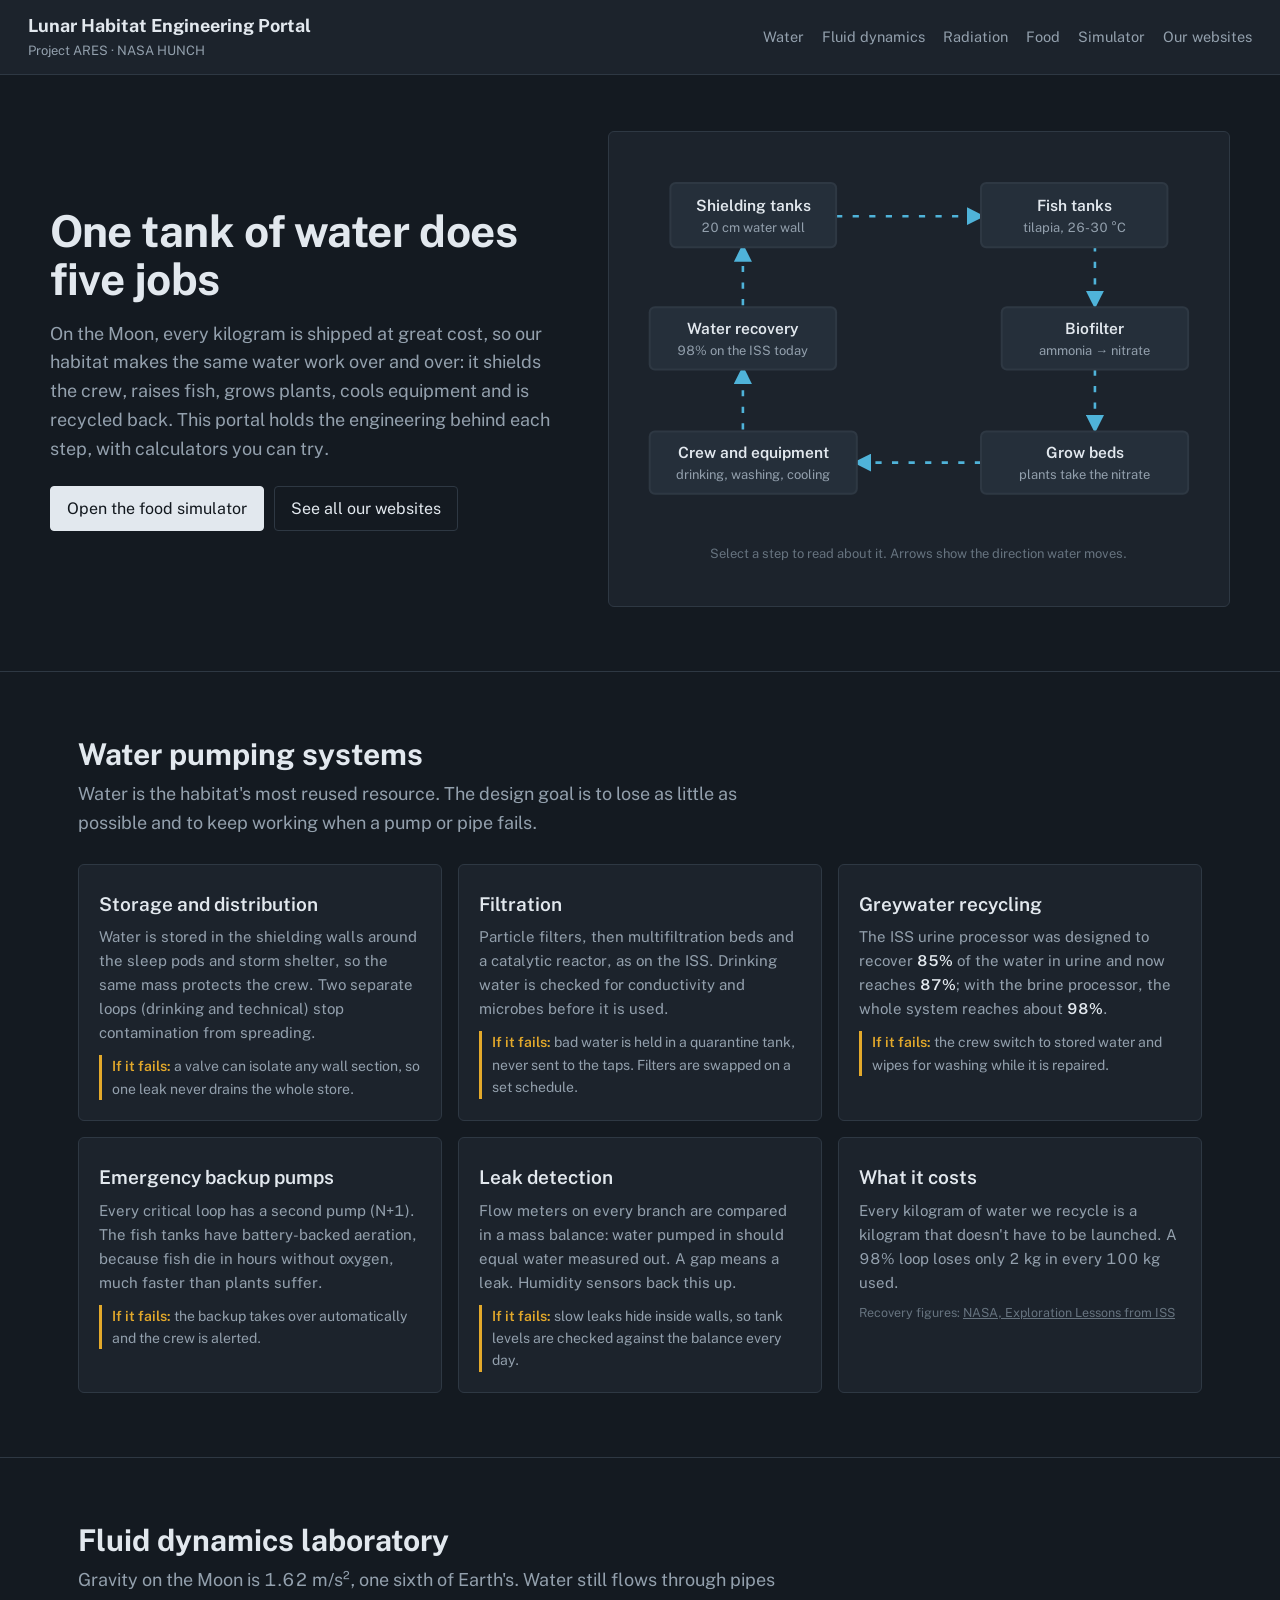
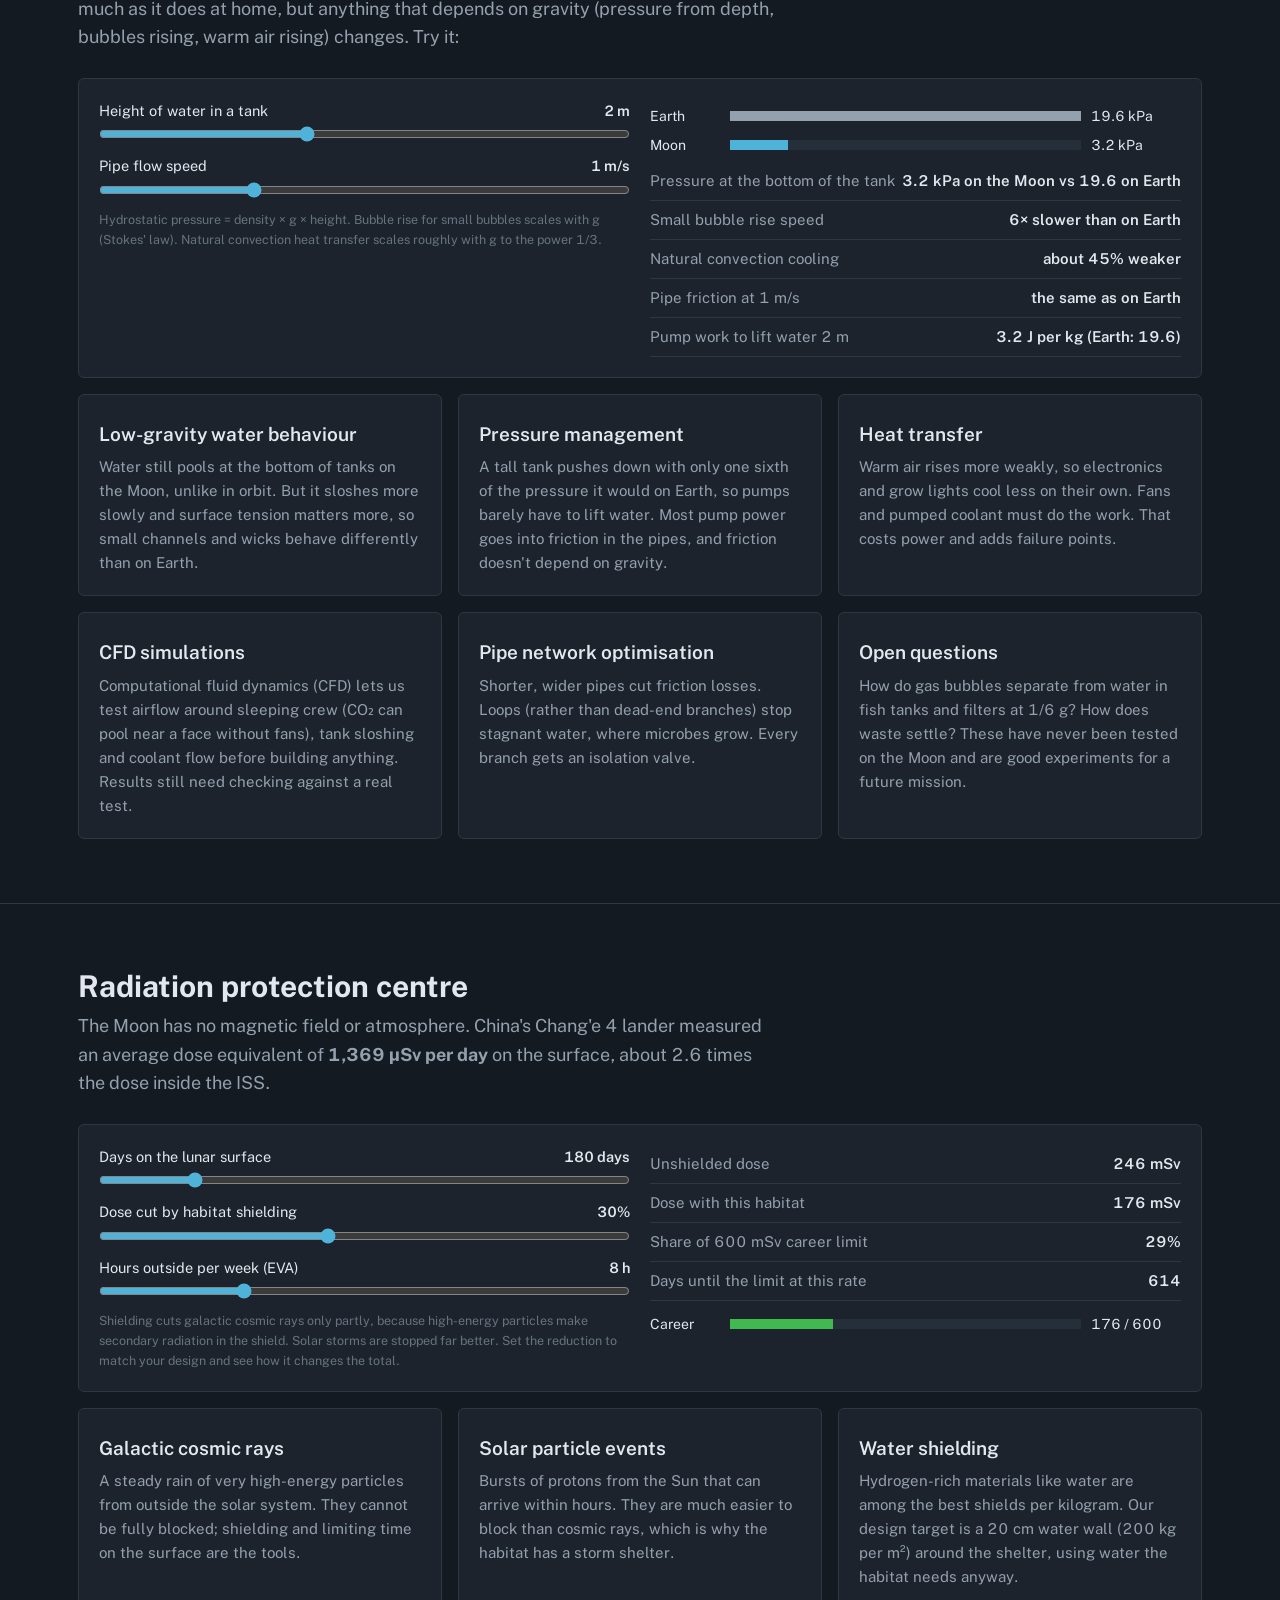
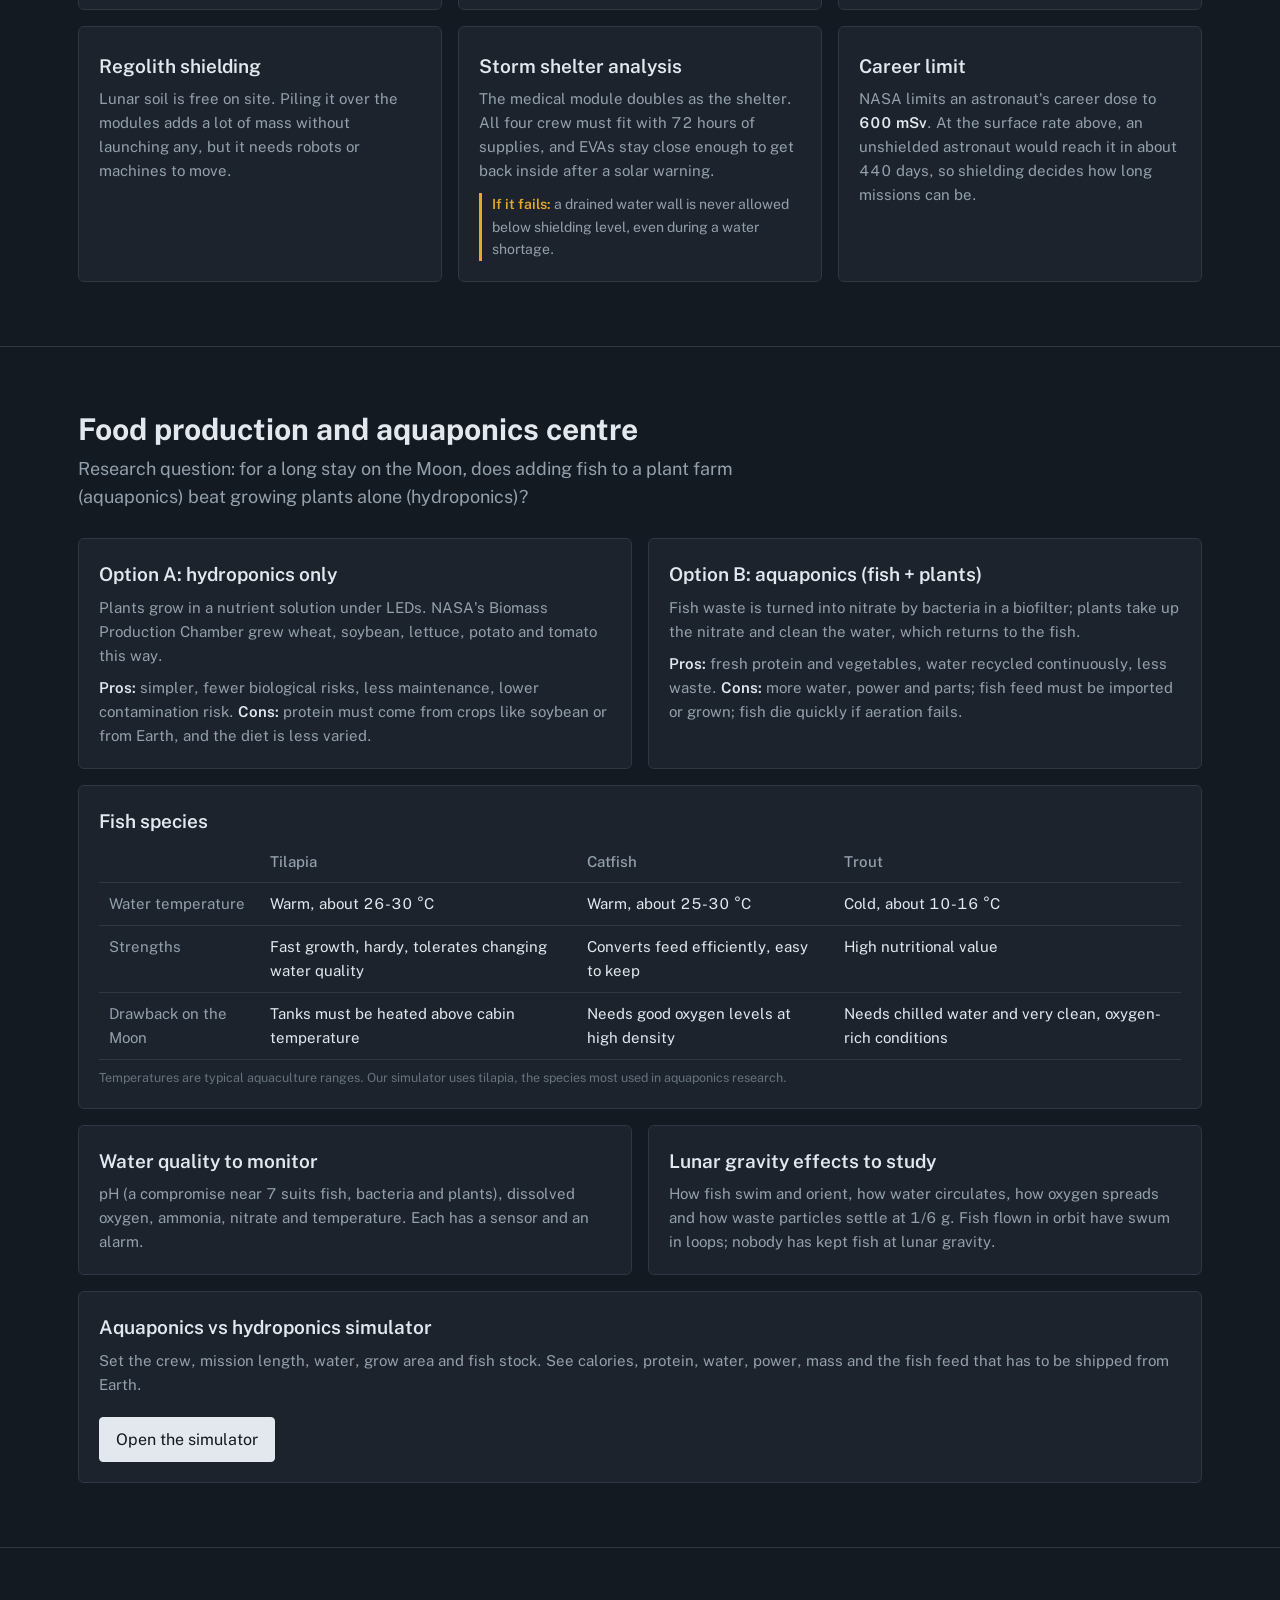
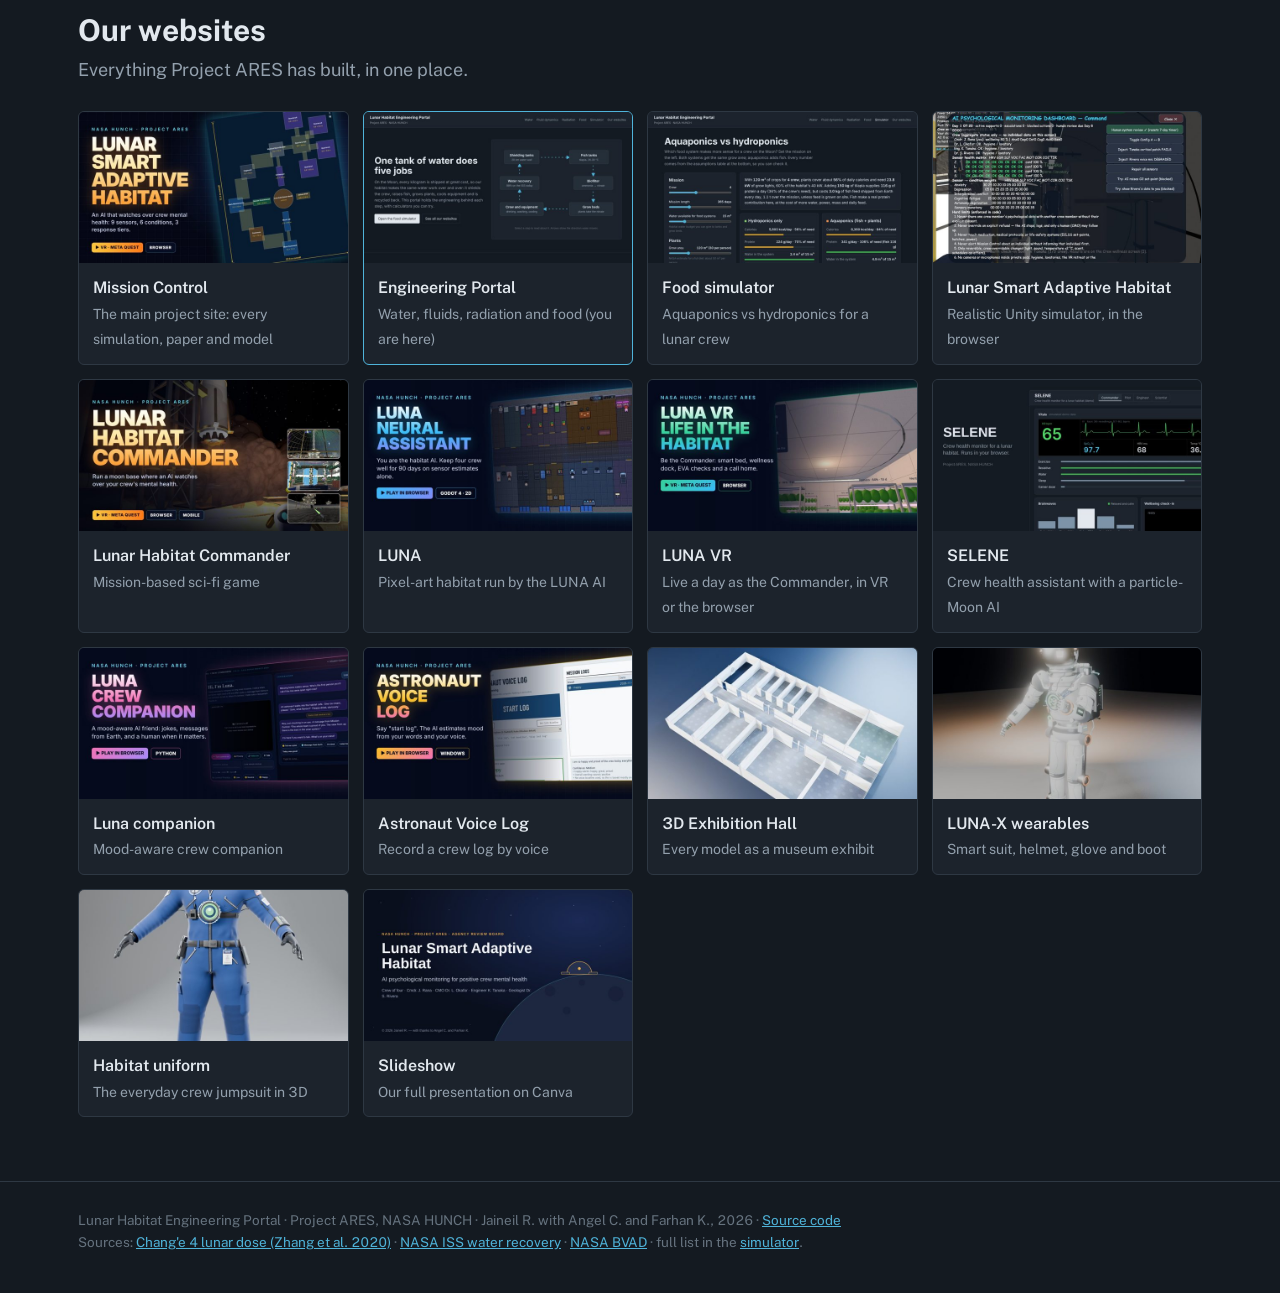
==== index.html @ 62ff51c1 "Lunar Habitat Engineering Portal: water, fluids, radiation, food + aquaponics simulator Co-Authored-" ====
<!doctype html>
<html lang="en"><head><meta charset="utf-8"><meta name="viewport" content="width=device-width,initial-scale=1">
<title>Lunar Habitat Engineering Portal · Project ARES</title>
<meta name="description" content="Engineering research for a lunar habitat: water systems, fluid behaviour in 1/6 g, radiation protection and food production, with working calculators and an aquaponics vs hydroponics simulator.">
<meta property="og:title" content="Lunar Habitat Engineering Portal"><meta property="og:description" content="Water, fluids in 1/6 g, radiation and food for a lunar crew, with working calculators. Project ARES, NASA HUNCH.">
<meta property="og:image" content="https://jaigod.github.io/lunar-habitat-engineering/og.jpg"><meta property="og:url" content="https://jaigod.github.io/lunar-habitat-engineering/"><meta name="twitter:card" content="summary_large_image">
<link rel="icon" href="favicon.svg">
<link href="https://fonts.googleapis.com/css2?family=Public+Sans:wght@400;500;600;700&display=swap" rel="stylesheet">
<link rel="stylesheet" href="style.css">
<style>
.hero{display:grid;grid-template-columns:minmax(0,5fr) minmax(0,6fr);gap:40px;align-items:center;padding:56px 0 64px}
@media(max-width:960px){.hero{grid-template-columns:1fr}}
.loop svg{width:100%;height:auto;display:block}
.loop rect{stroke:#2e3843;stroke-width:2}.loop a{cursor:pointer}.loop a:hover rect,.loop a:focus rect{stroke:var(--water)}
.loop text{font-family:'Public Sans',sans-serif}
.flow{stroke-dasharray:6 10;animation:flow 1.6s linear infinite}
@keyframes flow{to{stroke-dashoffset:-32}}
@media (prefers-reduced-motion:reduce){.flow{animation:none}}
.topic h3{margin-top:4px}
.calc{display:grid;grid-template-columns:minmax(0,1fr) minmax(0,1fr);gap:20px;align-items:start}
@media(max-width:760px){.calc{grid-template-columns:1fr}}
.calc label{display:flex;justify-content:space-between;font-size:14.5px}.calc label b{font-weight:600}
.calc input[type=range]{width:100%;accent-color:var(--water);margin:4px 0 12px}
.out .row{display:grid;grid-template-columns:1fr auto;padding:7px 0;border-bottom:1px solid var(--line);font-size:15px}.out .row span{color:var(--mut)}.out .row b{font-weight:600}
.bar2{display:grid;grid-template-columns:70px 1fr 90px;gap:10px;align-items:center;font-size:14px;margin:6px 0}.bar2 .t{height:10px;background:var(--raise)}.bar2 .t i{display:block;height:100%}
.sites{display:grid;grid-template-columns:repeat(auto-fill,minmax(250px,1fr));gap:14px}
.site{display:block;background:var(--panel);border:1px solid var(--line);border-radius:6px;overflow:hidden;color:var(--txt);text-decoration:none}
.site:hover{border-color:var(--mut)}.site img{width:100%;aspect-ratio:16/9;object-fit:cover;display:block;background:#0e1318}
.site div{padding:12px 14px}.site b{display:block;font-weight:600}.site span{font-size:14px;color:var(--mut)}
.site.here{border-color:var(--water)}
.cmp td:first-child{color:var(--mut)}
</style></head><body>
<header class="top"><a class="brand" href="./">Lunar Habitat Engineering Portal<small>Project ARES · NASA HUNCH</small></a>
<nav><a href="#water">Water</a><a href="#fluids">Fluid dynamics</a><a href="#radiation">Radiation</a><a href="#food">Food</a><a href="simulator/">Simulator</a><a href="#sites">Our websites</a></nav></header>
<main>
<div class="wrap hero">
  <div>
    <h1>One tank of water does five jobs</h1>
    <p class="lead" style="margin-top:16px">On the Moon, every kilogram is shipped at great cost, so our habitat makes the same water work over and over: it shields the crew, raises fish, grows plants, cools equipment and is recycled back. This portal holds the engineering behind each step, with calculators you can try.</p>
    <p style="margin-top:22px;display:flex;gap:10px;flex-wrap:wrap"><a class="btn" href="simulator/">Open the food simulator</a><a class="btn ghost" href="#sites">See all our websites</a></p>
  </div>
  <div class="loop panel" aria-label="The habitat water loop. Select a step to read about it.">
    <svg viewBox="0 0 560 420" role="img" aria-labelledby="loopT"><title id="loopT">Habitat water loop: shielding tanks, fish tanks, biofilter, grow beds, crew, water recovery and back</title>
      <defs><marker id="ar" viewBox="0 0 10 10" refX="8" refY="5" markerWidth="7" markerHeight="7" orient="auto"><path d="M0 0L10 5L0 10z" fill="#4fb3d9"/></marker></defs>
      <g fill="none" stroke="#4fb3d9" stroke-width="2.5" marker-end="url(#ar)">
        <path class="flow" d="M200 62 H340"/><path class="flow" d="M450 90 V148"/><path class="flow" d="M450 210 V268"/>
        <path class="flow" d="M340 300 H220"/><path class="flow" d="M110 268 V210"/><path class="flow" d="M110 148 V92"/>
      </g>
      <g>
        <a href="#radiation"><rect x="40" y="30" width="160" height="62" rx="5" fill="#252f3a"/><text x="120" y="57" text-anchor="middle" fill="#e2e8ee" font-size="15" font-weight="600">Shielding tanks</text><text x="120" y="77" text-anchor="middle" fill="#93a0ad" font-size="12.5">20 cm water wall</text></a>
        <a href="#food"><rect x="340" y="30" width="180" height="62" rx="5" fill="#252f3a"/><text x="430" y="57" text-anchor="middle" fill="#e2e8ee" font-size="15" font-weight="600">Fish tanks</text><text x="430" y="77" text-anchor="middle" fill="#93a0ad" font-size="12.5">tilapia, 26-30 °C</text></a>
        <a href="#food"><rect x="360" y="150" width="180" height="60" rx="5" fill="#252f3a"/><text x="450" y="176" text-anchor="middle" fill="#e2e8ee" font-size="15" font-weight="600">Biofilter</text><text x="450" y="196" text-anchor="middle" fill="#93a0ad" font-size="12.5">ammonia → nitrate</text></a>
        <a href="#food"><rect x="340" y="270" width="200" height="60" rx="5" fill="#252f3a"/><text x="440" y="296" text-anchor="middle" fill="#e2e8ee" font-size="15" font-weight="600">Grow beds</text><text x="440" y="316" text-anchor="middle" fill="#93a0ad" font-size="12.5">plants take the nitrate</text></a>
        <a href="#water"><rect x="20" y="270" width="200" height="60" rx="5" fill="#252f3a"/><text x="120" y="296" text-anchor="middle" fill="#e2e8ee" font-size="15" font-weight="600">Crew and equipment</text><text x="120" y="316" text-anchor="middle" fill="#93a0ad" font-size="12.5">drinking, washing, cooling</text></a>
        <a href="#water"><rect x="20" y="150" width="180" height="60" rx="5" fill="#252f3a"/><text x="110" y="176" text-anchor="middle" fill="#e2e8ee" font-size="15" font-weight="600">Water recovery</text><text x="110" y="196" text-anchor="middle" fill="#93a0ad" font-size="12.5">98% on the ISS today</text></a>
      </g>
      <text x="280" y="392" text-anchor="middle" fill="#66737f" font-size="12.5">Select a step to read about it. Arrows show the direction water moves.</text>
    </svg>
  </div>
</div>

<section class="sec" id="water"><div class="wrap">
  <h2>Water pumping systems</h2><p class="lead">Water is the habitat's most reused resource. The design goal is to lose as little as possible and to keep working when a pump or pipe fails.</p>
  <div class="grid3" style="margin-top:26px">
    <div class="panel topic"><h3>Storage and distribution</h3><p class="fact">Water is stored in the shielding walls around the sleep pods and storm shelter, so the same mass protects the crew. Two separate loops (drinking and technical) stop contamination from spreading.</p><p class="fail"><b>If it fails:</b> a valve can isolate any wall section, so one leak never drains the whole store.</p></div>
    <div class="panel topic"><h3>Filtration</h3><p class="fact">Particle filters, then multifiltration beds and a catalytic reactor, as on the ISS. Drinking water is checked for conductivity and microbes before it is used.</p><p class="fail"><b>If it fails:</b> bad water is held in a quarantine tank, never sent to the taps. Filters are swapped on a set schedule.</p></div>
    <div class="panel topic"><h3>Greywater recycling</h3><p class="fact">The ISS urine processor was designed to recover <b>85%</b> of the water in urine and now reaches <b>87%</b>; with the brine processor, the whole system reaches about <b>98%</b>.</p><p class="fail"><b>If it fails:</b> the crew switch to stored water and wipes for washing while it is repaired.</p></div>
    <div class="panel topic"><h3>Emergency backup pumps</h3><p class="fact">Every critical loop has a second pump (N+1). The fish tanks have battery-backed aeration, because fish die in hours without oxygen, much faster than plants suffer.</p><p class="fail"><b>If it fails:</b> the backup takes over automatically and the crew is alerted.</p></div>
    <div class="panel topic"><h3>Leak detection</h3><p class="fact">Flow meters on every branch are compared in a mass balance: water pumped in should equal water measured out. A gap means a leak. Humidity sensors back this up.</p><p class="fail"><b>If it fails:</b> slow leaks hide inside walls, so tank levels are checked against the balance every day.</p></div>
    <div class="panel topic"><h3>What it costs</h3><p class="fact">Every kilogram of water we recycle is a kilogram that doesn't have to be launched. A 98% loop loses only 2 kg in every 100 kg used.</p><p class="src" style="margin-top:8px">Recovery figures: <a href="https://ntrs.nasa.gov/api/citations/20230015330/downloads/Exploration%20Lessons%20from%20ISS.pdf" target="_blank" rel="noopener">NASA, Exploration Lessons from ISS</a></p></div>
  </div>
</div></section>

<section class="sec" id="fluids"><div class="wrap">
  <h2>Fluid dynamics laboratory</h2><p class="lead">Gravity on the Moon is 1.62 m/s², one sixth of Earth's. Water still flows through pipes much as it does at home, but anything that depends on gravity (pressure from depth, bubbles rising, warm air rising) changes. Try it:</p>
  <div class="panel calc" style="margin-top:26px">
    <div>
      <label for="fh">Height of water in a tank <b id="vfh"></b></label><input id="fh" type="range" min="0.1" max="5" step="0.1" value="2">
      <label for="fv">Pipe flow speed <b id="vfv"></b></label><input id="fv" type="range" min="0.2" max="3" step="0.1" value="1">
      <p class="src">Hydrostatic pressure = density × g × height. Bubble rise for small bubbles scales with g (Stokes' law). Natural convection heat transfer scales roughly with g to the power 1/3.</p>
    </div>
    <div class="out" id="fout"></div>
  </div>
  <div class="grid3" style="margin-top:16px">
    <div class="panel topic"><h3>Low-gravity water behaviour</h3><p class="fact">Water still pools at the bottom of tanks on the Moon, unlike in orbit. But it sloshes more slowly and surface tension matters more, so small channels and wicks behave differently than on Earth.</p></div>
    <div class="panel topic"><h3>Pressure management</h3><p class="fact">A tall tank pushes down with only one sixth of the pressure it would on Earth, so pumps barely have to lift water. Most pump power goes into friction in the pipes, and friction doesn't depend on gravity.</p></div>
    <div class="panel topic"><h3>Heat transfer</h3><p class="fact">Warm air rises more weakly, so electronics and grow lights cool less on their own. Fans and pumped coolant must do the work. That costs power and adds failure points.</p></div>
    <div class="panel topic"><h3>CFD simulations</h3><p class="fact">Computational fluid dynamics (CFD) lets us test airflow around sleeping crew (CO₂ can pool near a face without fans), tank sloshing and coolant flow before building anything. Results still need checking against a real test.</p></div>
    <div class="panel topic"><h3>Pipe network optimisation</h3><p class="fact">Shorter, wider pipes cut friction losses. Loops (rather than dead-end branches) stop stagnant water, where microbes grow. Every branch gets an isolation valve.</p></div>
    <div class="panel topic"><h3>Open questions</h3><p class="fact">How do gas bubbles separate from water in fish tanks and filters at 1/6 g? How does waste settle? These have never been tested on the Moon and are good experiments for a future mission.</p></div>
  </div>
</div></section>

<section class="sec" id="radiation"><div class="wrap">
  <h2>Radiation protection centre</h2><p class="lead">The Moon has no magnetic field or atmosphere. China's Chang'e 4 lander measured an average dose equivalent of <b>1,369 µSv per day</b> on the surface, about 2.6 times the dose inside the ISS.</p>
  <div class="panel calc" style="margin-top:26px">
    <div>
      <label for="rd">Days on the lunar surface <b id="vrd"></b></label><input id="rd" type="range" min="10" max="1000" step="10" value="180">
      <label for="rs">Dose cut by habitat shielding <b id="vrs"></b></label><input id="rs" type="range" min="0" max="70" step="5" value="30">
      <label for="re">Hours outside per week (EVA) <b id="vre"></b></label><input id="re" type="range" min="0" max="30" value="8">
      <p class="src">Shielding cuts galactic cosmic rays only partly, because high-energy particles make secondary radiation in the shield. Solar storms are stopped far better. Set the reduction to match your design and see how it changes the total.</p>
    </div>
    <div class="out" id="rout"></div>
  </div>
  <div class="grid3" style="margin-top:16px">
    <div class="panel topic"><h3>Galactic cosmic rays</h3><p class="fact">A steady rain of very high-energy particles from outside the solar system. They cannot be fully blocked; shielding and limiting time on the surface are the tools.</p></div>
    <div class="panel topic"><h3>Solar particle events</h3><p class="fact">Bursts of protons from the Sun that can arrive within hours. They are much easier to block than cosmic rays, which is why the habitat has a storm shelter.</p></div>
    <div class="panel topic"><h3>Water shielding</h3><p class="fact">Hydrogen-rich materials like water are among the best shields per kilogram. Our design target is a 20 cm water wall (200 kg per m²) around the shelter, using water the habitat needs anyway.</p></div>
    <div class="panel topic"><h3>Regolith shielding</h3><p class="fact">Lunar soil is free on site. Piling it over the modules adds a lot of mass without launching any, but it needs robots or machines to move.</p></div>
    <div class="panel topic"><h3>Storm shelter analysis</h3><p class="fact">The medical module doubles as the shelter. All four crew must fit with 72 hours of supplies, and EVAs stay close enough to get back inside after a solar warning.</p><p class="fail"><b>If it fails:</b> a drained water wall is never allowed below shielding level, even during a water shortage.</p></div>
    <div class="panel topic"><h3>Career limit</h3><p class="fact">NASA limits an astronaut's career dose to <b>600 mSv</b>. At the surface rate above, an unshielded astronaut would reach it in about 440 days, so shielding decides how long missions can be.</p></div>
  </div>
</div></section>

<section class="sec" id="food"><div class="wrap">
  <h2>Food production and aquaponics centre</h2><p class="lead">Research question: for a long stay on the Moon, does adding fish to a plant farm (aquaponics) beat growing plants alone (hydroponics)?</p>
  <div class="grid2" style="margin-top:26px">
    <div class="panel"><h3>Option A: hydroponics only</h3><p class="fact">Plants grow in a nutrient solution under LEDs. NASA's Biomass Production Chamber grew wheat, soybean, lettuce, potato and tomato this way.</p>
      <p class="fact" style="margin-top:8px"><b>Pros:</b> simpler, fewer biological risks, less maintenance, lower contamination risk. <b>Cons:</b> protein must come from crops like soybean or from Earth, and the diet is less varied.</p></div>
    <div class="panel"><h3>Option B: aquaponics (fish + plants)</h3><p class="fact">Fish waste is turned into nitrate by bacteria in a biofilter; plants take up the nitrate and clean the water, which returns to the fish.</p>
      <p class="fact" style="margin-top:8px"><b>Pros:</b> fresh protein and vegetables, water recycled continuously, less waste. <b>Cons:</b> more water, power and parts; fish feed must be imported or grown; fish die quickly if aeration fails.</p></div>
  </div>
  <div class="panel" style="margin-top:16px;overflow-x:auto"><h3>Fish species</h3>
    <table class="cmp"><tr><th></th><th>Tilapia</th><th>Catfish</th><th>Trout</th></tr>
      <tr><td>Water temperature</td><td>Warm, about 26-30 °C</td><td>Warm, about 25-30 °C</td><td>Cold, about 10-16 °C</td></tr>
      <tr><td>Strengths</td><td>Fast growth, hardy, tolerates changing water quality</td><td>Converts feed efficiently, easy to keep</td><td>High nutritional value</td></tr>
      <tr><td>Drawback on the Moon</td><td>Tanks must be heated above cabin temperature</td><td>Needs good oxygen levels at high density</td><td>Needs chilled water and very clean, oxygen-rich conditions</td></tr></table>
    <p class="src" style="margin-top:8px">Temperatures are typical aquaculture ranges. Our simulator uses tilapia, the species most used in aquaponics research.</p></div>
  <div class="grid2" style="margin-top:16px">
    <div class="panel"><h3>Water quality to monitor</h3><p class="fact">pH (a compromise near 7 suits fish, bacteria and plants), dissolved oxygen, ammonia, nitrate and temperature. Each has a sensor and an alarm.</p></div>
    <div class="panel"><h3>Lunar gravity effects to study</h3><p class="fact">How fish swim and orient, how water circulates, how oxygen spreads and how waste particles settle at 1/6 g. Fish flown in orbit have swum in loops; nobody has kept fish at lunar gravity.</p></div>
  </div>
  <div class="panel" style="margin-top:16px;display:flex;justify-content:space-between;align-items:center;gap:20px;flex-wrap:wrap">
    <div><h3>Aquaponics vs hydroponics simulator</h3><p class="fact">Set the crew, mission length, water, grow area and fish stock. See calories, protein, water, power, mass and the fish feed that has to be shipped from Earth.</p></div>
    <a class="btn" href="simulator/">Open the simulator</a></div>
</div></section>

<section class="sec" id="sites"><div class="wrap">
  <h2>Our websites</h2><p class="lead">Everything Project ARES has built, in one place.</p>
  <div class="sites" style="margin-top:26px" id="sitelist"></div>
</div></section>
</main>
<footer><div class="wrap">Lunar Habitat Engineering Portal · Project ARES, NASA HUNCH · Jaineil R. with Angel C. and Farhan K., 2026 · <a href="https://github.com/JaiGod/lunar-habitat-engineering">Source code</a><br>
Sources: <a href="https://www.sci.news/space/radiation-dose-rates-lunar-surface-08893.html">Chang'e 4 lunar dose (Zhang et al. 2020)</a> · <a href="https://ntrs.nasa.gov/api/citations/20230015330/downloads/Exploration%20Lessons%20from%20ISS.pdf">NASA ISS water recovery</a> · <a href="https://ntrs.nasa.gov/api/citations/20210024855/downloads/BVAD_2.15.22-final.pdf">NASA BVAD</a> · full list in the <a href="simulator/#assump">simulator</a>.</div></footer>
<script>
const $=s=>document.querySelector(s), f=(v,d=0)=>(+v).toLocaleString('en-US',{maximumFractionDigits:d,minimumFractionDigits:d});
const row=(a,b)=>`<div class="row"><span>${a}</span><b>${b}</b></div>`;
function fluids(){ const h=+$('#fh').value, v=+$('#fv').value; $('#vfh').textContent=h+' m'; $('#vfv').textContent=v+' m/s';
  const pE=1000*9.81*h/1000, pM=1000*1.62*h/1000;
  $('#fout').innerHTML=`<div class="bar2"><span>Earth</span><div class="t"><i style="width:100%;background:var(--mut)"></i></div><span>${f(pE,1)} kPa</span></div><div class="bar2"><span>Moon</span><div class="t"><i style="width:${1.62/9.81*100}%;background:var(--water)"></i></div><span>${f(pM,1)} kPa</span></div>`
   +row('Pressure at the bottom of the tank',`${f(pM,1)} kPa on the Moon vs ${f(pE,1)} on Earth`)
   +row('Small bubble rise speed','6× slower than on Earth')
   +row('Natural convection cooling','about 45% weaker')
   +row('Pipe friction at '+v+' m/s','the same as on Earth')
   +row('Pump work to lift water '+h+' m',`${f(1.62*h,1)} J per kg (Earth: ${f(9.81*h,1)})`); }
function rad(){ const d=+$('#rd').value, s=+$('#rs').value/100, e=+$('#re').value; $('#vrd').textContent=d+' days'; $('#vrs').textContent=Math.round(s*100)+'%'; $('#vre').textContent=e+' h';
  const rate=1.369, outFrac=e/168, dose=d*rate*(outFrac+(1-outFrac)*(1-s)), unsh=d*rate;
  $('#rout').innerHTML=row('Unshielded dose',`${f(unsh)} mSv`)+row('Dose with this habitat',`${f(dose)} mSv`)
   +row('Share of 600 mSv career limit',`${f(dose/6)}%`)+row('Days until the limit at this rate',`${f(600/(dose/d))}`)
   +`<div class="bar2" style="margin-top:12px"><span>Career</span><div class="t"><i style="width:${Math.min(100,dose/6)}%;background:${dose>600?'var(--warn)':dose>300?'var(--caut)':'var(--ok)'}"></i></div><span>${f(dose)} / 600</span></div>`; }
['fh','fv'].forEach(i=>$('#'+i).addEventListener('input',fluids)); ['rd','rs','re'].forEach(i=>$('#'+i).addEventListener('input',rad)); fluids(); rad();
const M='https://jaigod.github.io/LunarSmartAdaptiveHabitat/';
const SITES=[
 ['Mission Control','The main project site: every simulation, paper and model',M,'img/mission.jpg'],
 ['Engineering Portal','Water, fluids, radiation and food (you are here)','./','img/portal.jpg',1],
 ['Food simulator','Aquaponics vs hydroponics for a lunar crew','simulator/','img/sim.jpg'],
 ['Lunar Smart Adaptive Habitat','Realistic Unity simulator, in the browser',M+'play/','img/realistic.jpg'],
 ['Lunar Habitat Commander','Mission-based sci-fi game',M+'play2/','img/commander.jpg'],
 ['LUNA','Pixel-art habitat run by the LUNA AI',M+'luna/','img/luna.jpg'],
 ['LUNA VR','Live a day as the Commander, in VR or the browser',M+'vr/','img/lunavr.jpg'],
 ['SELENE','Crew health assistant with a particle-Moon AI','https://jaigod.github.io/lunar-crew-monitor/','img/selene.jpg'],
 ['Luna companion','Mood-aware crew companion',M+'companion/','img/companion.jpg'],
 ['Astronaut Voice Log','Record a crew log by voice',M+'voice-log/','img/voicelog.jpg'],
 ['3D Exhibition Hall','Every model as a museum exhibit',M+'luna-x/exhibit/','img/exhibit.jpg'],
 ['LUNA-X wearables','Smart suit, helmet, glove and boot',M+'luna-x/','img/lunax.jpg'],
 ['Habitat uniform','The everyday crew jumpsuit in 3D',M+'luna-x/habitat-uniform/','img/uniform.jpg'],
 ['Slideshow','Our full presentation on Canva','https://www.canva.com/design/DAHap5mo0bk/llF4zDK1fMKFc2njB36gWw/view','img/slides.jpg']];
$('#sitelist').innerHTML=SITES.map(([t,d,u,img,here])=>`<a class="site${here?' here':''}" href="${u}"${u.startsWith('http')?' target="_blank" rel="noopener"':''}><img src="${img}" alt="" loading="lazy"><div><b>${t}</b><span>${d}</span></div></a>`).join('');
</script>
</body></html>
---- style.css ----
/* Lunar Habitat Engineering Portal - shared styles.
   Flat engineering-report look, same family as SELENE: slate panels, one water-blue accent,
   colour reserved for meaning (green = meets need, amber = marginal, red = fails). */
:root{--page:#141a21;--panel:#1c232c;--raise:#252f3a;--line:#2e3843;--txt:#e2e8ee;--mut:#93a0ad;--dim:#66737f;
  --water:#4fb3d9;--ok:#3fb950;--caut:#e3a92b;--warn:#e5484d;--fish:#e38b4f;--plant:#7cc46a}
*{box-sizing:border-box;margin:0}[hidden]{display:none!important}
html{background:var(--page);scroll-behavior:smooth}
@media (prefers-reduced-motion:reduce){html{scroll-behavior:auto}}
body{color:var(--txt);font:16px/1.6 'Public Sans',system-ui,sans-serif;font-variant-numeric:tabular-nums}
a{color:var(--water)}a:hover{color:#8fd3ef}
:focus-visible{outline:2px solid var(--water);outline-offset:2px}
.top{display:flex;align-items:center;gap:24px;padding:12px 28px;border-bottom:1px solid var(--line);background:var(--panel);position:sticky;top:0;z-index:20;flex-wrap:wrap}
.top .brand{font-weight:700;font-size:18px;color:var(--txt);text-decoration:none}.top .brand small{display:block;font-weight:400;font-size:13px;color:var(--mut)}
.top nav{display:flex;gap:18px;font-size:14.5px;flex-wrap:wrap;margin-left:auto}.top nav a{color:var(--mut);text-decoration:none}.top nav a:hover,.top nav a.on{color:var(--txt)}
.wrap{max-width:1180px;margin:0 auto;padding:0 28px}
@media(max-width:640px){.wrap{padding:0 16px}.top{padding:10px 16px}}
h1{font-size:44px;line-height:1.1;font-weight:700;letter-spacing:-.01em}
h2{font-size:30px;line-height:1.2;font-weight:700;margin-bottom:8px}
h3{font-size:19px;font-weight:600;margin-bottom:6px}
.lead{font-size:18px;color:var(--mut);max-width:64ch}
section.sec{padding:64px 0;border-top:1px solid var(--line)}
.panel{background:var(--panel);border:1px solid var(--line);border-radius:6px;padding:20px}
.grid2{display:grid;grid-template-columns:repeat(2,minmax(0,1fr));gap:16px}
.grid3{display:grid;grid-template-columns:repeat(3,minmax(0,1fr));gap:16px}
@media(max-width:900px){.grid3{grid-template-columns:repeat(2,minmax(0,1fr))}}
@media(max-width:640px){.grid2,.grid3{grid-template-columns:1fr}h1{font-size:34px}}
.fact{font-size:15px;color:var(--mut)}.fact b{color:var(--txt);font-weight:600}
.fail{margin-top:10px;font-size:14px;color:var(--mut);border-left:3px solid var(--caut);padding-left:10px}
.fail b{color:var(--caut);font-weight:600}
table{width:100%;border-collapse:collapse;font-size:15px}
th{text-align:left;font-weight:500;color:var(--mut);padding:8px 10px;border-bottom:1px solid var(--line)}
td{padding:9px 10px;border-bottom:1px solid var(--line);vertical-align:top}
td.n,th.n{text-align:right}
.src{font-size:12.5px;color:var(--dim)}.src a{color:var(--dim)}
.tag{display:inline-block;font-size:12.5px;padding:1px 7px;border-radius:3px;background:var(--raise);color:var(--mut)}
.tag.a{color:var(--caut)}
.btn{display:inline-block;border:1px solid var(--txt);border-radius:4px;padding:9px 16px;font-weight:600;background:var(--txt);color:#12181e;text-decoration:none;font:inherit;cursor:pointer}
.btn.ghost{background:none;color:var(--txt);border-color:var(--line)}.btn:hover{filter:brightness(1.08)}
footer{border-top:1px solid var(--line);padding:28px 0 40px;color:var(--dim);font-size:13.5px}
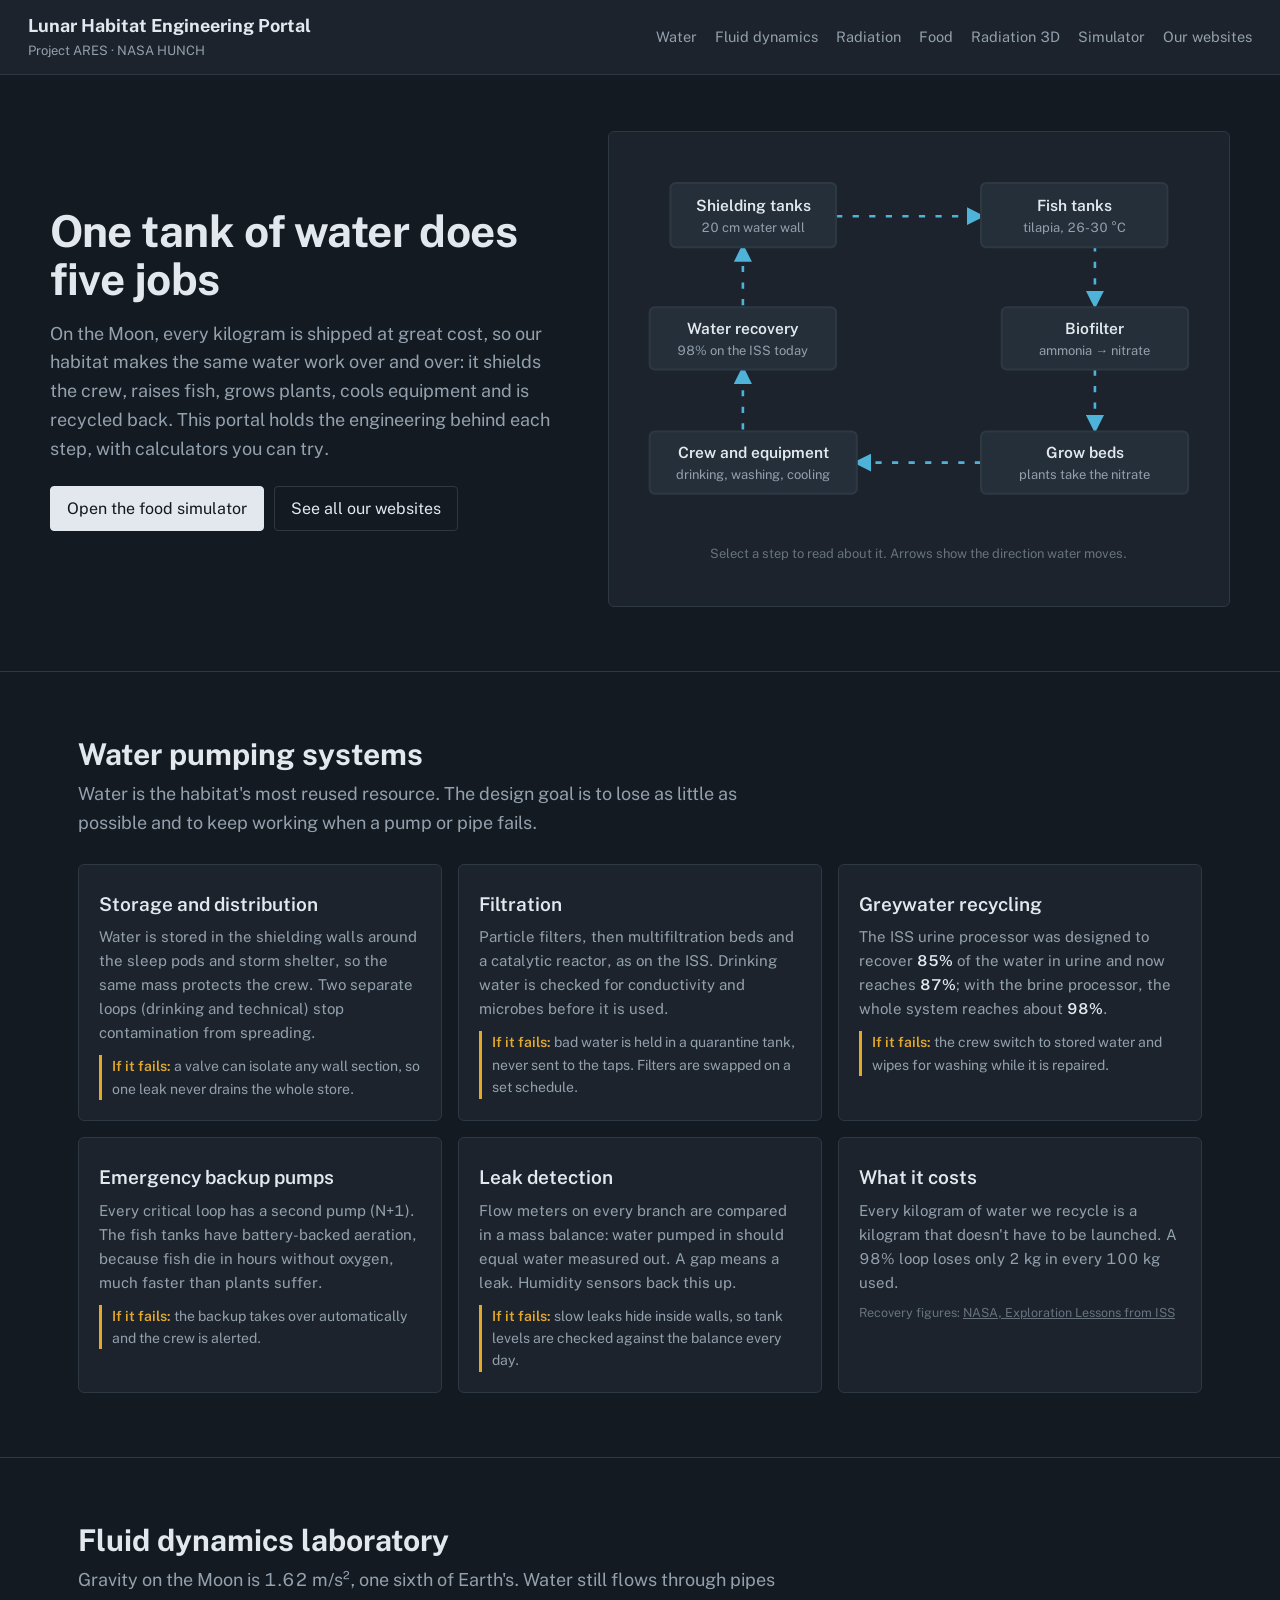
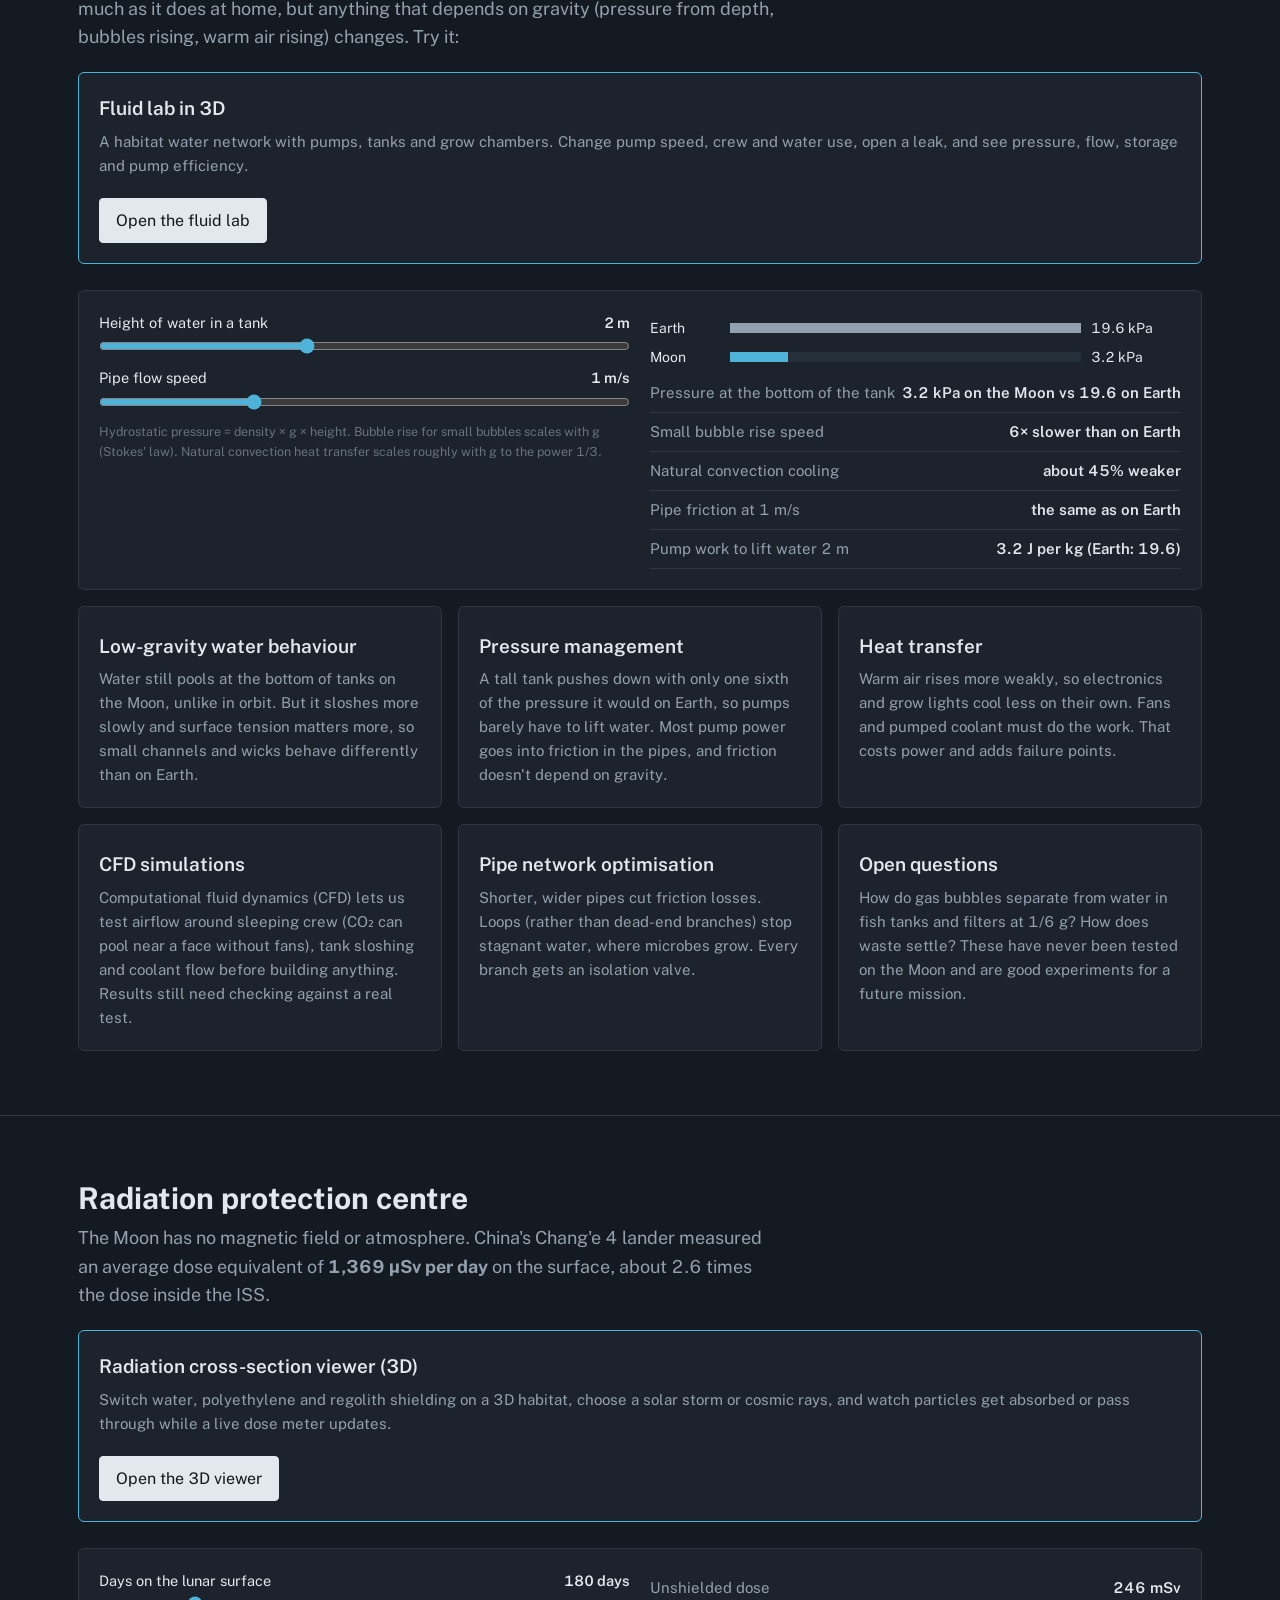
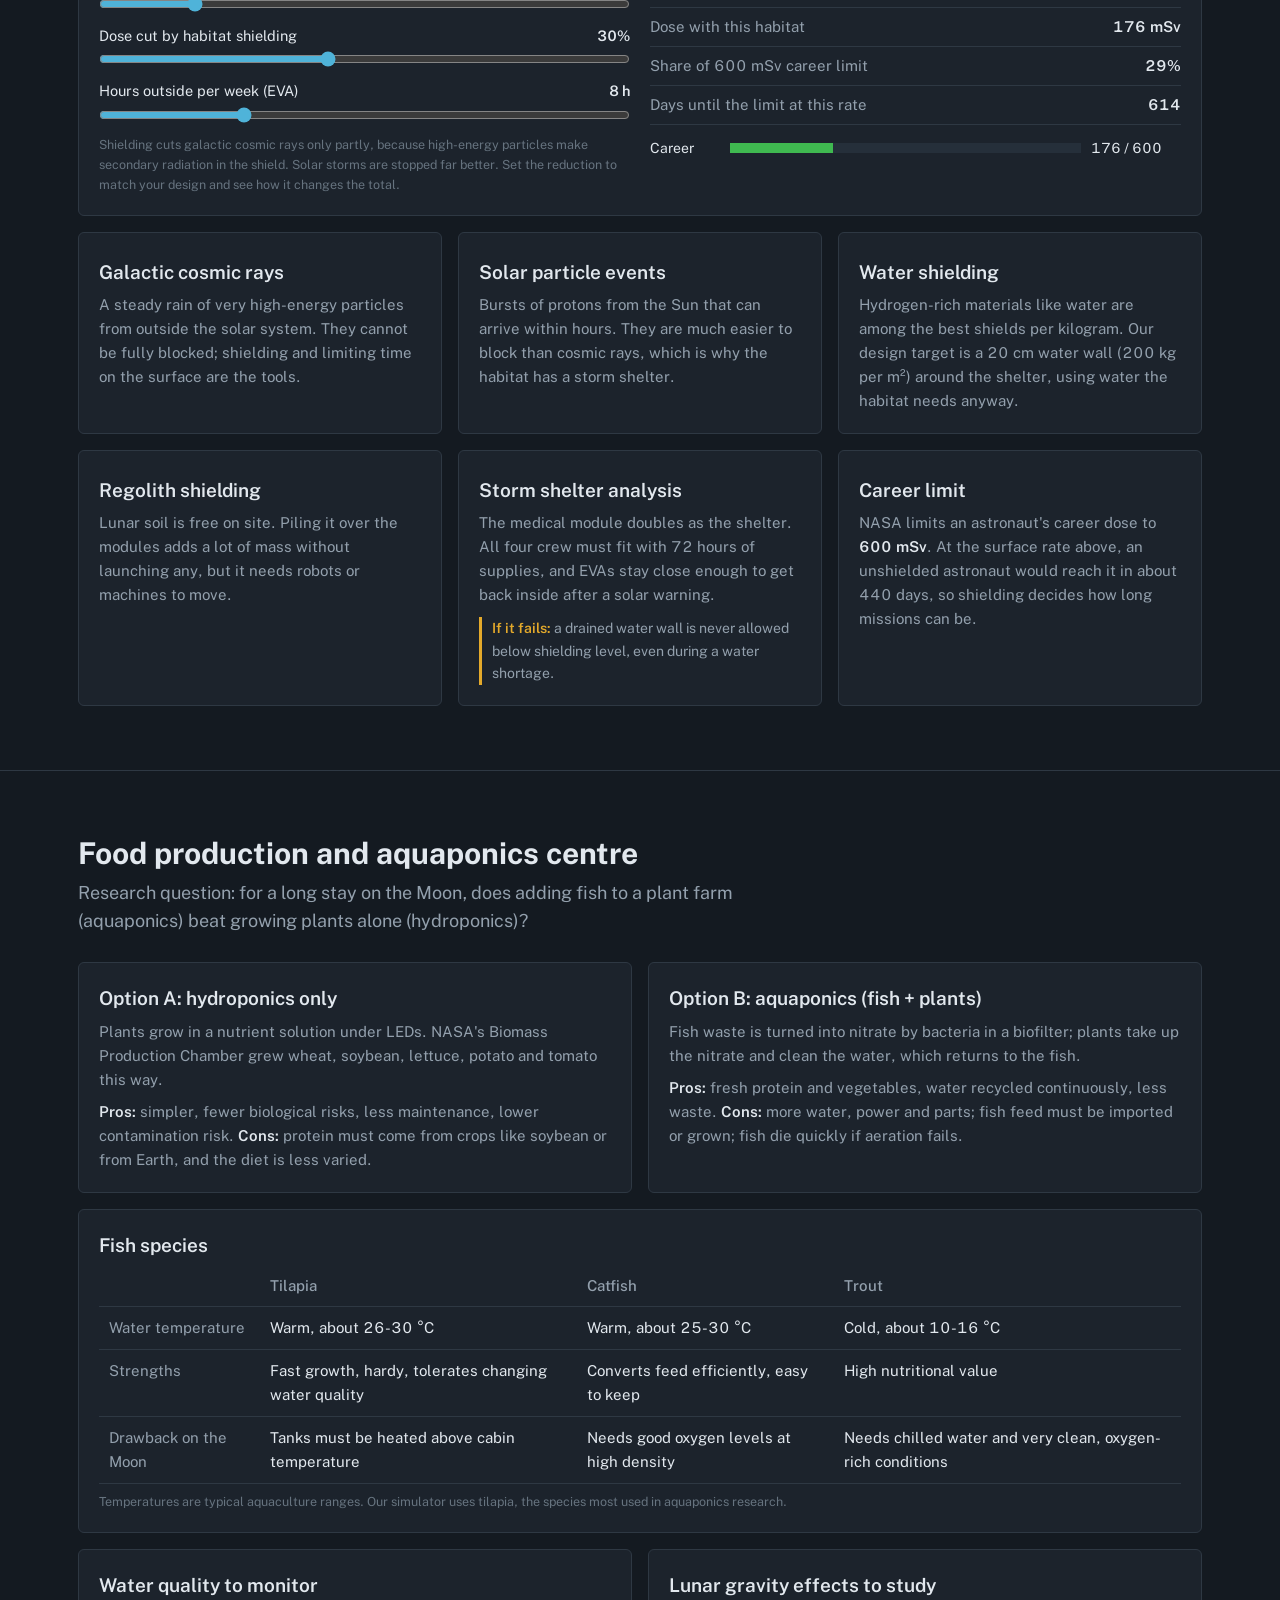
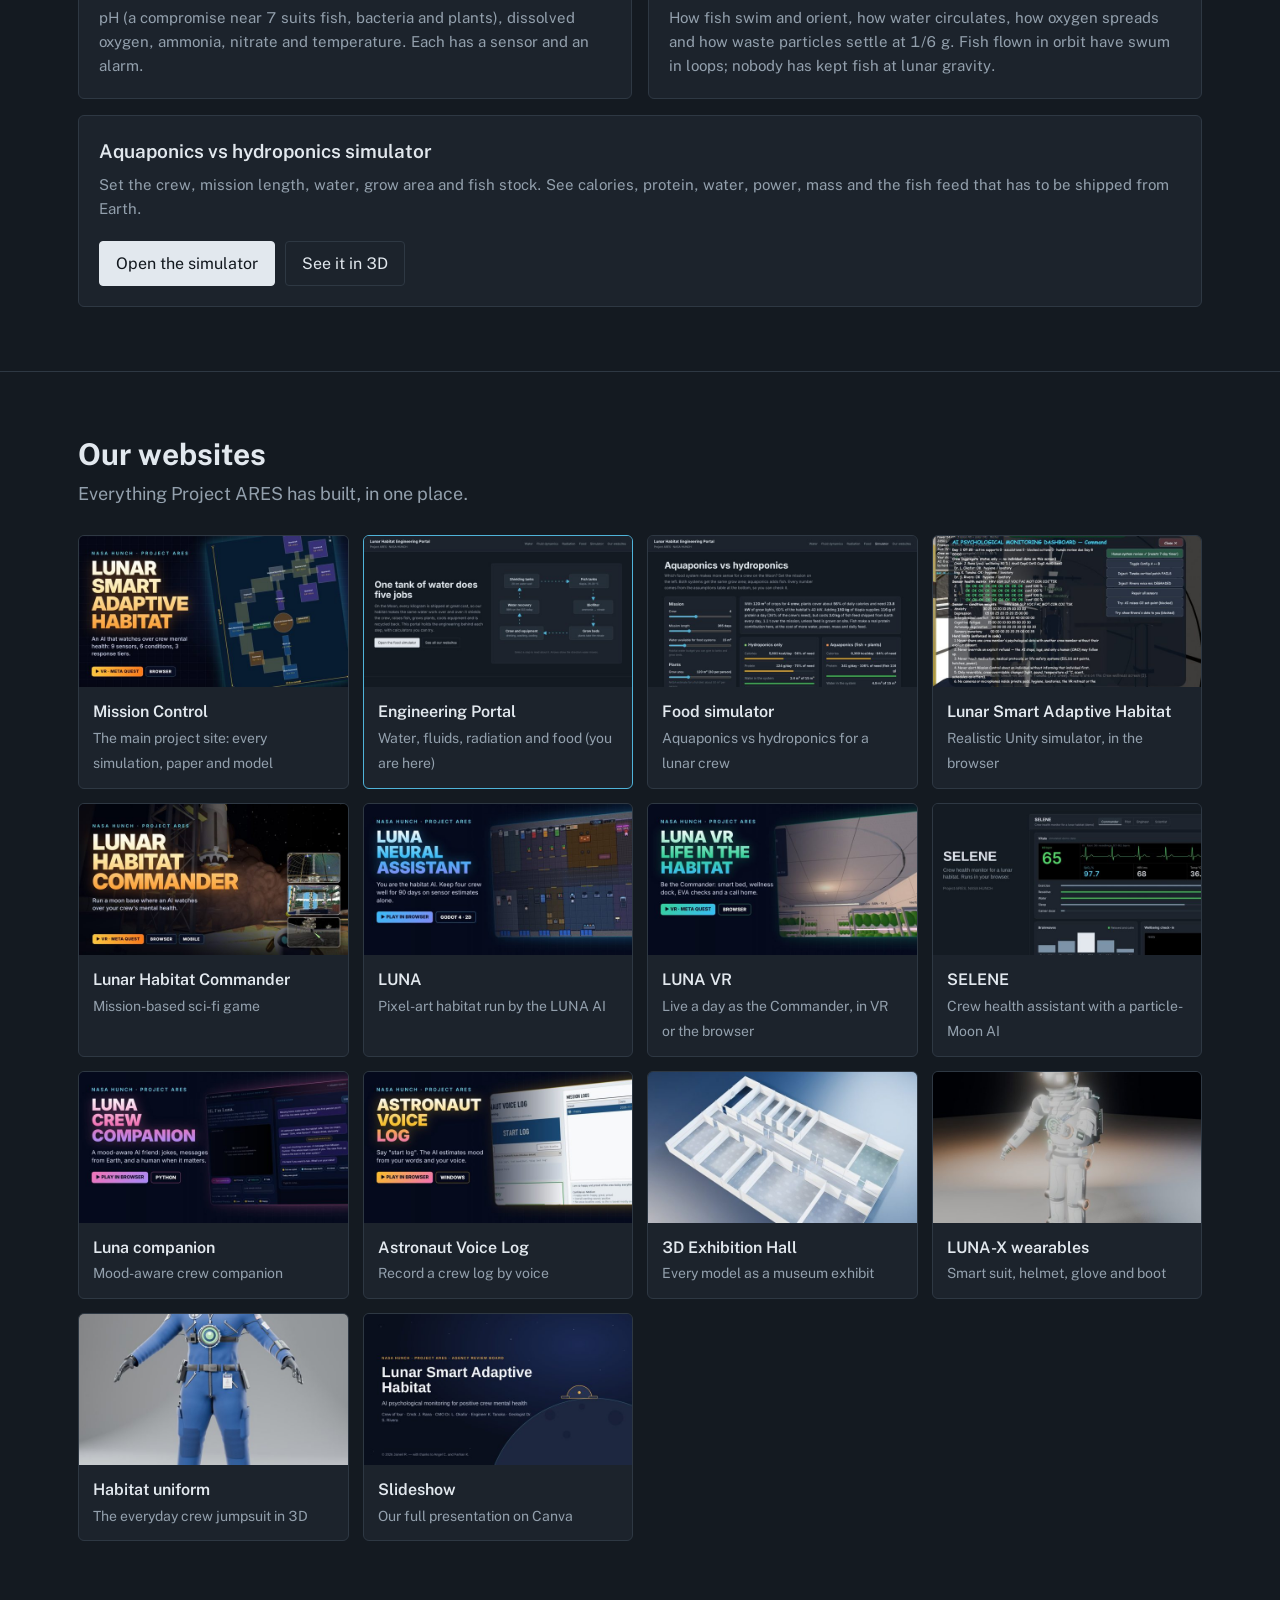
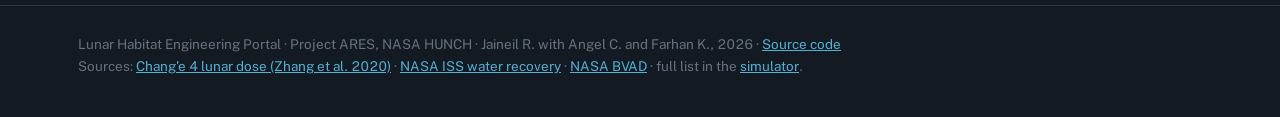
==== commit e84982c8: "Link the 3D modules from the portal sections Co-Authored-By: Claude Opus 5.5 <noreply@anthropic.com>" ====
--- a/index.html
+++ b/index.html
@@ -31,7 +31,7 @@
 .cmp td:first-child{color:var(--mut)}
 </style></head><body>
 <header class="top"><a class="brand" href="./">Lunar Habitat Engineering Portal<small>Project ARES · NASA HUNCH</small></a>
-<nav><a href="#water">Water</a><a href="#fluids">Fluid dynamics</a><a href="#radiation">Radiation</a><a href="#food">Food</a><a href="simulator/">Simulator</a><a href="#sites">Our websites</a></nav></header>
+<nav><a href="#water">Water</a><a href="#fluids">Fluid dynamics</a><a href="#radiation">Radiation</a><a href="#food">Food</a><a href="radiation/">Radiation 3D</a><a href="simulator/">Simulator</a><a href="#sites">Our websites</a></nav></header>
 <main>
 <div class="wrap hero">
   <div>
@@ -73,6 +73,7 @@
 
 <section class="sec" id="fluids"><div class="wrap">
   <h2>Fluid dynamics laboratory</h2><p class="lead">Gravity on the Moon is 1.62 m/s², one sixth of Earth's. Water still flows through pipes much as it does at home, but anything that depends on gravity (pressure from depth, bubbles rising, warm air rising) changes. Try it:</p>
+  <div class="panel" style="margin-top:20px;display:flex;justify-content:space-between;align-items:center;gap:20px;flex-wrap:wrap;border-color:var(--water)"><div><h3>Fluid lab in 3D</h3><p class="fact">A habitat water network with pumps, tanks and grow chambers. Change pump speed, crew and water use, open a leak, and see pressure, flow, storage and pump efficiency.</p></div><a class="btn" href="fluids/">Open the fluid lab</a></div>
   <div class="panel calc" style="margin-top:26px">
     <div>
       <label for="fh">Height of water in a tank <b id="vfh"></b></label><input id="fh" type="range" min="0.1" max="5" step="0.1" value="2">
@@ -93,6 +94,7 @@
 
 <section class="sec" id="radiation"><div class="wrap">
   <h2>Radiation protection centre</h2><p class="lead">The Moon has no magnetic field or atmosphere. China's Chang'e 4 lander measured an average dose equivalent of <b>1,369 µSv per day</b> on the surface, about 2.6 times the dose inside the ISS.</p>
+  <div class="panel" style="margin-top:20px;display:flex;justify-content:space-between;align-items:center;gap:20px;flex-wrap:wrap;border-color:var(--water)"><div><h3>Radiation cross-section viewer (3D)</h3><p class="fact">Switch water, polyethylene and regolith shielding on a 3D habitat, choose a solar storm or cosmic rays, and watch particles get absorbed or pass through while a live dose meter updates.</p></div><a class="btn" href="radiation/">Open the 3D viewer</a></div>
   <div class="panel calc" style="margin-top:26px">
     <div>
       <label for="rd">Days on the lunar surface <b id="vrd"></b></label><input id="rd" type="range" min="10" max="1000" step="10" value="180">
@@ -132,7 +134,7 @@
   </div>
   <div class="panel" style="margin-top:16px;display:flex;justify-content:space-between;align-items:center;gap:20px;flex-wrap:wrap">
     <div><h3>Aquaponics vs hydroponics simulator</h3><p class="fact">Set the crew, mission length, water, grow area and fish stock. See calories, protein, water, power, mass and the fish feed that has to be shipped from Earth.</p></div>
-    <a class="btn" href="simulator/">Open the simulator</a></div>
+    <span style="display:flex;gap:10px;flex-wrap:wrap"><a class="btn" href="simulator/">Open the simulator</a><a class="btn ghost" href="food/">See it in 3D</a></span></div>
 </div></section>
 
 <section class="sec" id="sites"><div class="wrap">
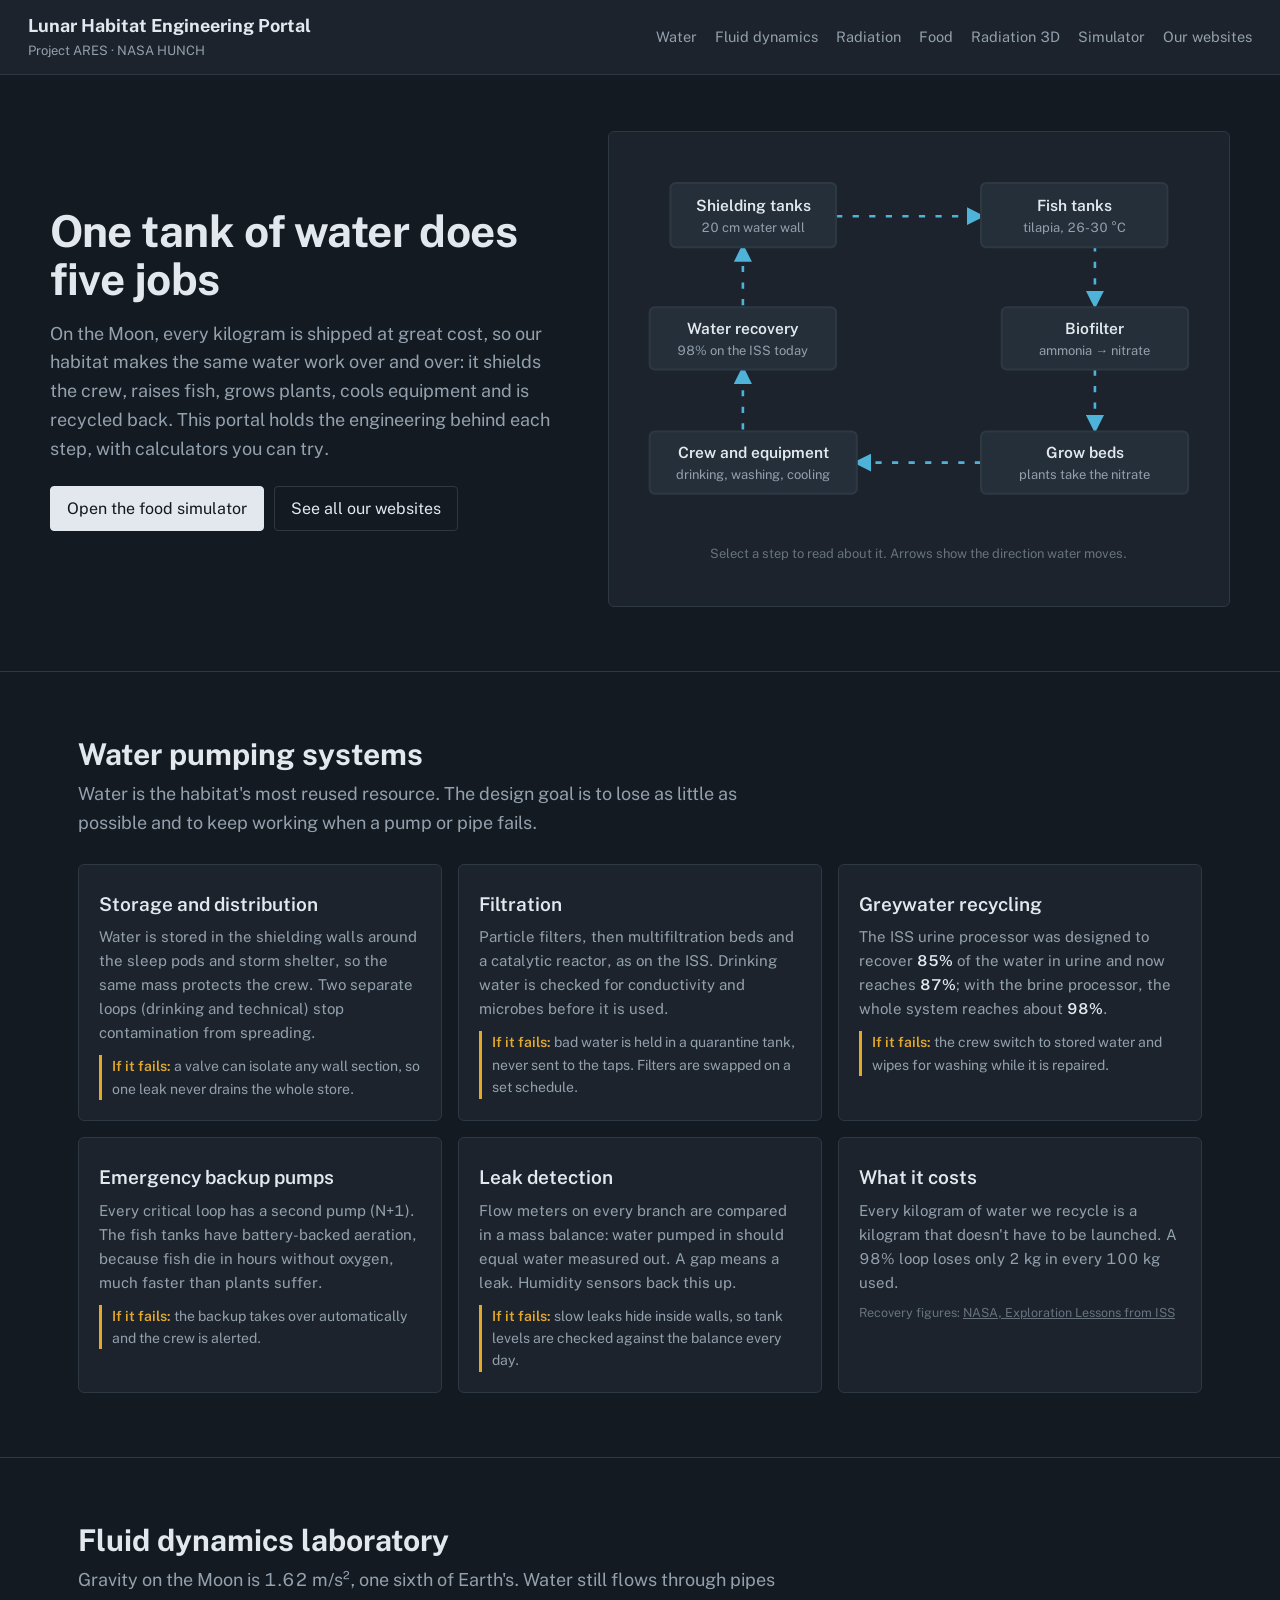
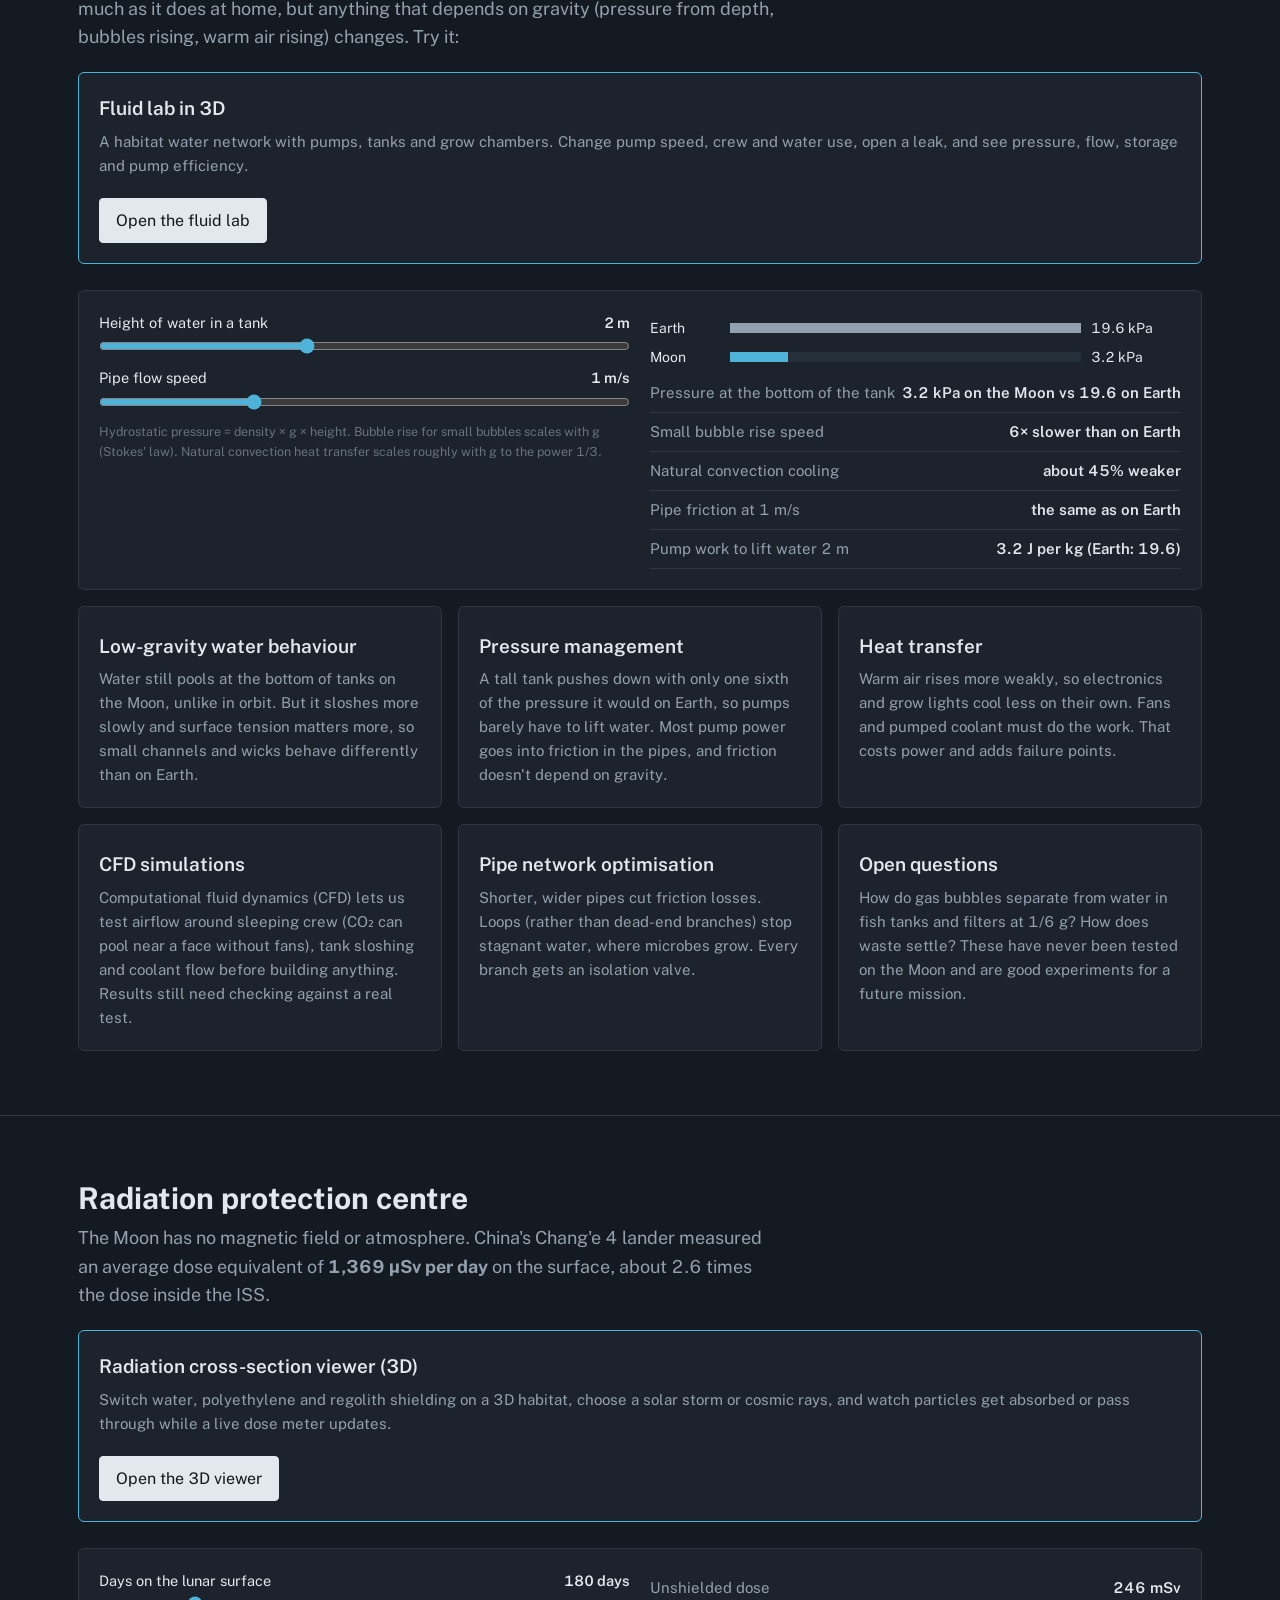
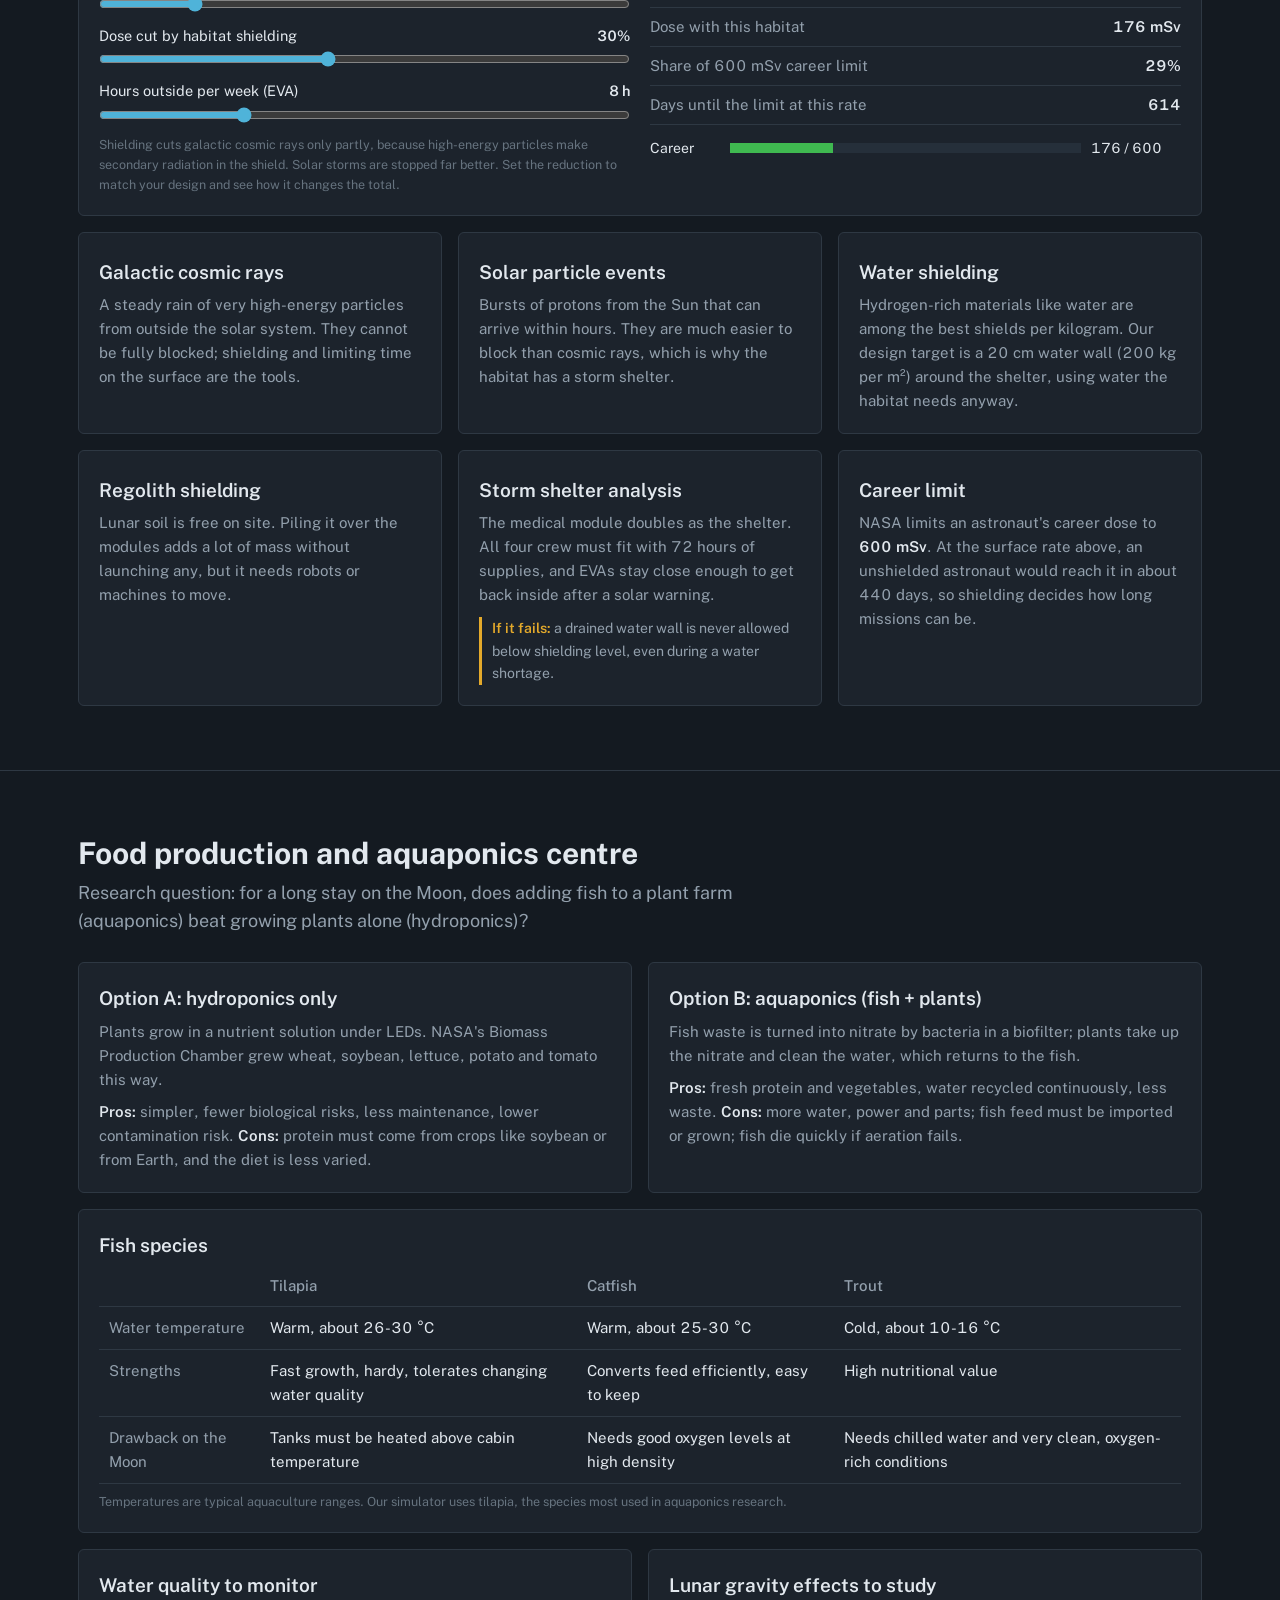
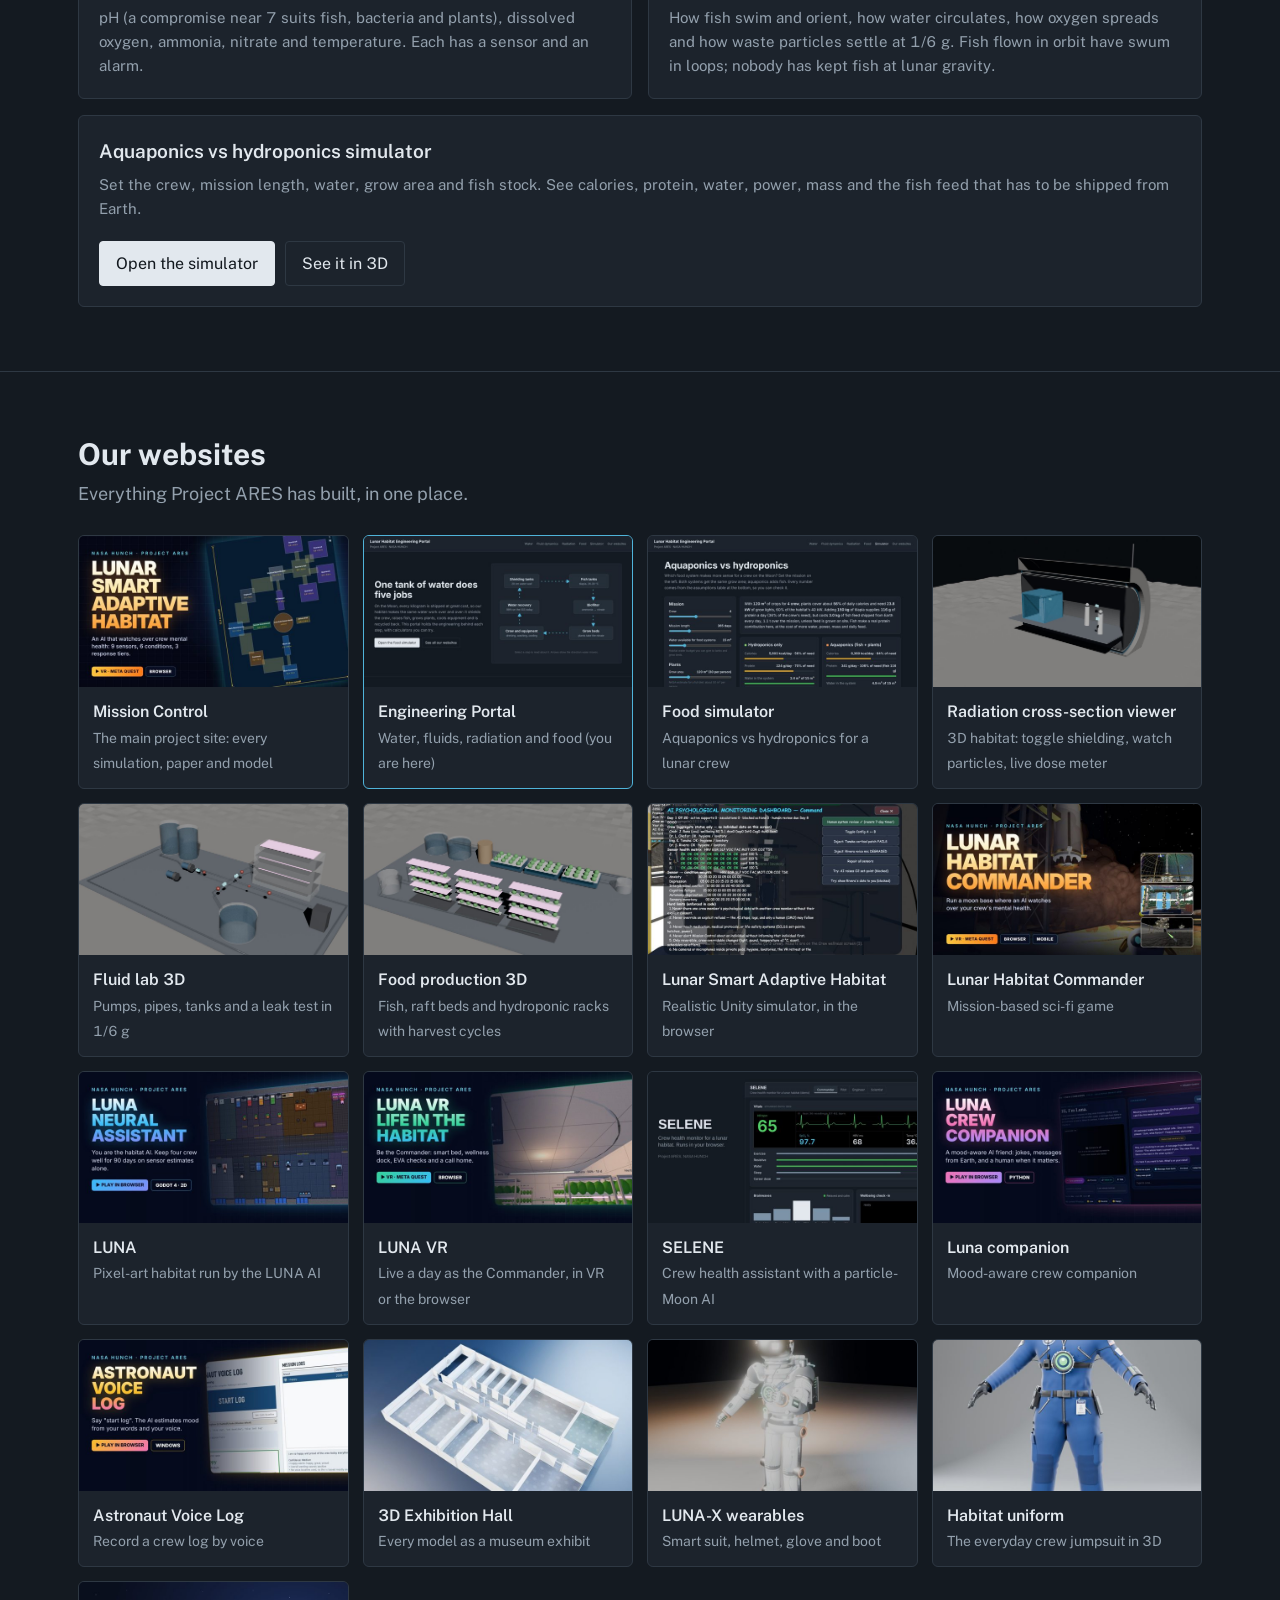
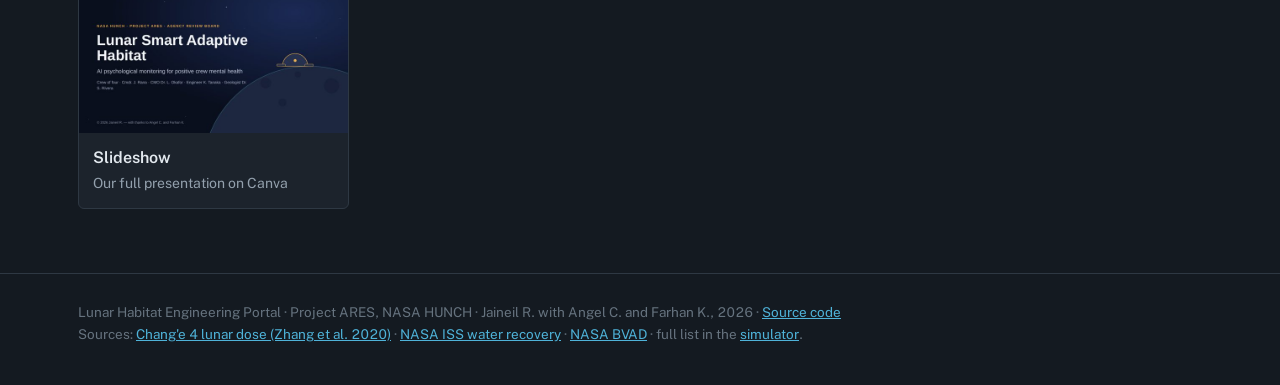
==== commit e67871eb: "3D modules: continuous leak loss, pump minutes, softer LEDs, clipped labels, Blender-rendered previe" ====
--- a/index.html
+++ b/index.html
@@ -166,6 +166,9 @@
  ['Mission Control','The main project site: every simulation, paper and model',M,'img/mission.jpg'],
  ['Engineering Portal','Water, fluids, radiation and food (you are here)','./','img/portal.jpg',1],
  ['Food simulator','Aquaponics vs hydroponics for a lunar crew','simulator/','img/sim.jpg'],
+ ['Radiation cross-section viewer','3D habitat: toggle shielding, watch particles, live dose meter','radiation/','img/radiation.jpg'],
+ ['Fluid lab 3D','Pumps, pipes, tanks and a leak test in 1/6 g','fluids/','img/fluids.jpg'],
+ ['Food production 3D','Fish, raft beds and hydroponic racks with harvest cycles','food/','img/food.jpg'],
  ['Lunar Smart Adaptive Habitat','Realistic Unity simulator, in the browser',M+'play/','img/realistic.jpg'],
  ['Lunar Habitat Commander','Mission-based sci-fi game',M+'play2/','img/commander.jpg'],
  ['LUNA','Pixel-art habitat run by the LUNA AI',M+'luna/','img/luna.jpg'],
